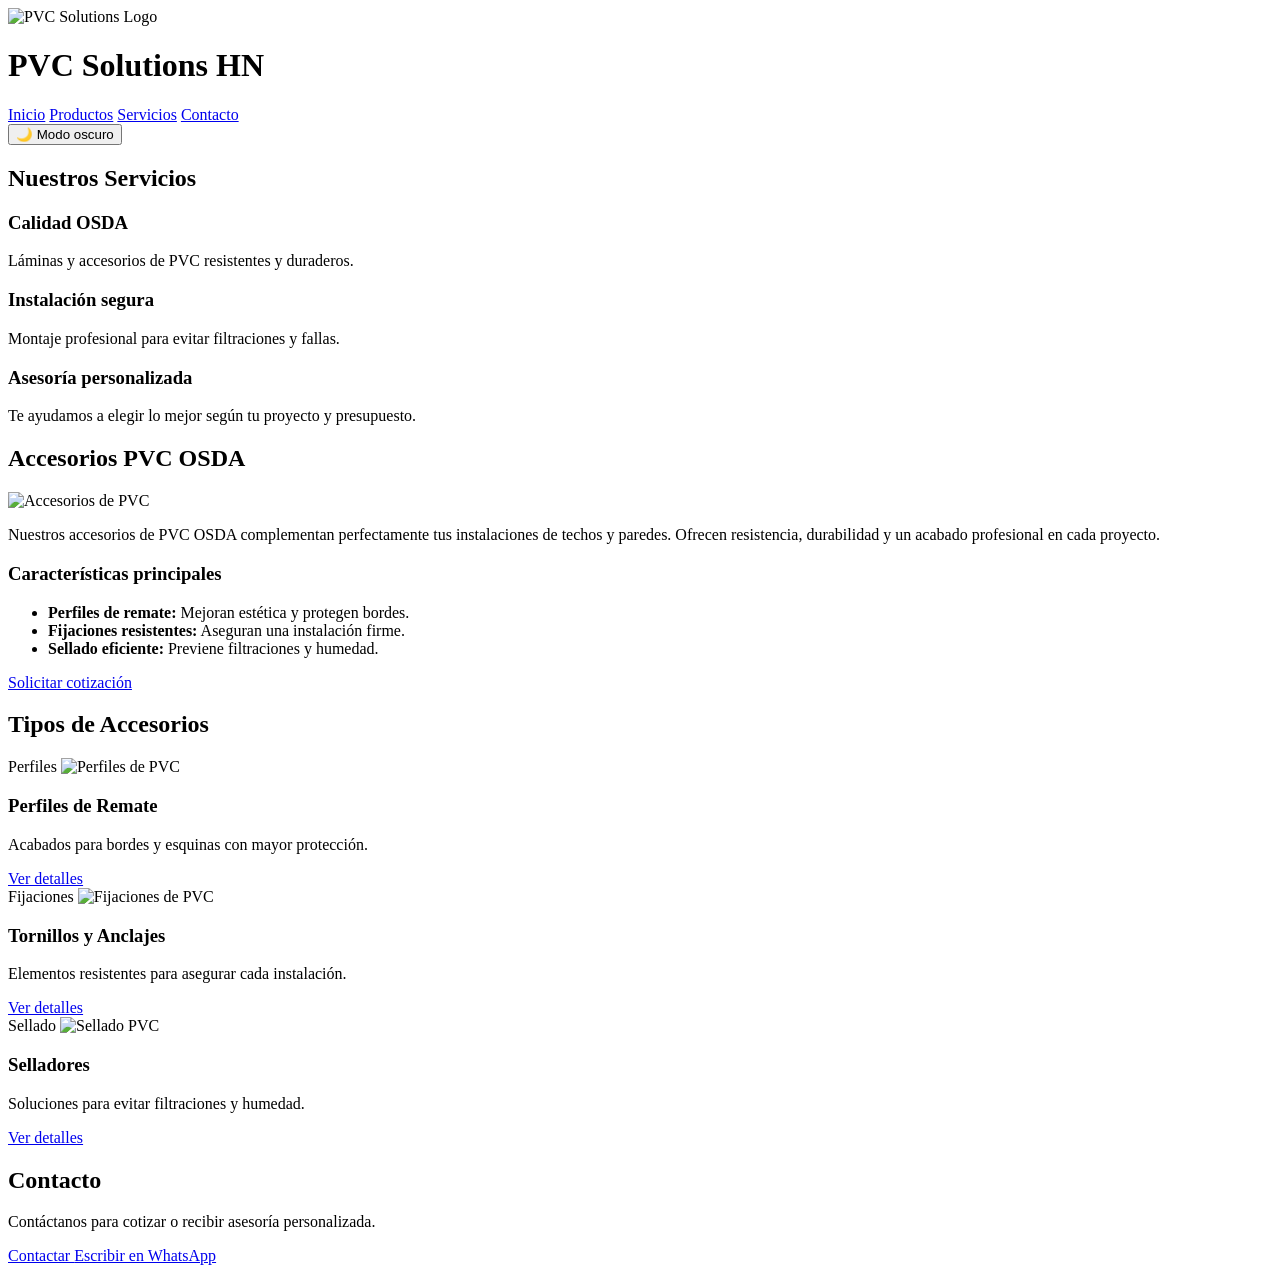
==== accesorios-osda.html @ 331c31fa "Add files via upload" ====
<!DOCTYPE html>
<html lang="es">
<head>
    <meta charset="UTF-8">
    <meta name="viewport" content="width=device-width, initial-scale=1.0">
    <title>Accesorios PVC</title>
    <link rel="stylesheet" href="CSS/Styles3.css">

    <meta name="description" content="Accesorios de PVC OSDA en Honduras. Perfiles, fijaciones y selladores para instalaciones duraderas y profesionales.">
</head>
<body>
    <header>
        <div class="container header-inner">
            <div class="brand">
                <img src="IMG/Logo2.jpeg" alt="PVC Solutions Logo" class="logo">
                <h1>PVC Solutions HN</h1>
            </div>
            <div class="header-actions">
                <nav>
                    <a href="Index.html">Inicio</a>
                    <a href="#productos">Productos</a>
                    <a href="#servicios">Servicios</a>
                    <a href="#contacto">Contacto</a>
                </nav>
                <button id="theme-toggle" class="theme-toggle" type="button">🌙 Modo oscuro</button>
            </div>
        </div>
    </header>

    <main>
        <!-- SERVICIOS -->
        <section id="servicios" class="container section feature-section">
            <h2>Nuestros Servicios</h2>

            <div class="feature-item">
                <h3>Calidad OSDA</h3>
                <p>Láminas y accesorios de PVC resistentes y duraderos.</p>
            </div>

            <div class="feature-item">
                <h3>Instalación segura</h3>
                <p>Montaje profesional para evitar filtraciones y fallas.</p>
            </div>

            <div class="feature-item">
                <h3>Asesoría personalizada</h3>
                <p>Te ayudamos a elegir lo mejor según tu proyecto y presupuesto.</p>
            </div>
        </section>

        <!-- PRODUCTO PRINCIPAL -->
        <section id="productos" class="container section">
            <h2>Accesorios PVC OSDA</h2>

            <div class="product-intro">
                <img src="IMG/accesorios.jpeg" alt="Accesorios de PVC" class="product-main-image">

                <div class="product-text">
                    <p>
                        Nuestros accesorios de PVC OSDA complementan perfectamente tus instalaciones de techos y paredes.
                        Ofrecen resistencia, durabilidad y un acabado profesional en cada proyecto.
                    </p>

                    <h3>Características principales</h3>
                    <ul>
                        <li><strong>Perfiles de remate:</strong> Mejoran estética y protegen bordes.</li>
                        <li><strong>Fijaciones resistentes:</strong> Aseguran una instalación firme.</li>
                        <li><strong>Sellado eficiente:</strong> Previene filtraciones y humedad.</li>
                    </ul>

                    <a class="button" 
                    href="https://wa.me/50495033358?text=Hola,%20quiero%20cotizar%20accesorios%20PVC%20OSDA" 
                    target="_blank">
                        Solicitar cotización
                    </a>
                </div>
            </div>
        </section>

        <!-- VARIANTES -->
        <section class="container section">
            <h2>Tipos de Accesorios</h2>

            <div class="products">
                <article class="product-card">
                    <span class="product-type">Perfiles</span>
                    <img src="IMG/accesorios.jpeg" alt="Perfiles de PVC" class="product-image">
                    <h3>Perfiles de Remate</h3>
                    <p>Acabados para bordes y esquinas con mayor protección.</p>

                    <a class="button button-secondary" 
                    href="https://wa.me/50495033358?text=Hola,%20quiero%20información%20sobre%20perfiles%20de%20PVC" 
                    target="_blank">
                        Ver detalles
                    </a>
                </article>

                <article class="product-card">
                    <span class="product-type">Fijaciones</span>
                    <img src="IMG/accesorios.jpeg" alt="Fijaciones de PVC" class="product-image">
                    <h3>Tornillos y Anclajes</h3>
                    <p>Elementos resistentes para asegurar cada instalación.</p>

                    <a class="button button-secondary" 
                    href="https://wa.me/50495033358?text=Hola,%20quiero%20información%20sobre%20fijaciones%20de%20PVC" 
                    target="_blank">
                        Ver detalles
                    </a>
                </article>

                <article class="product-card">
                    <span class="product-type">Sellado</span>
                    <img src="IMG/accesorios.jpeg" alt="Sellado PVC" class="product-image">
                    <h3>Selladores</h3>
                    <p>Soluciones para evitar filtraciones y humedad.</p>

                    <a class="button button-secondary" 
                    href="https://wa.me/50495033358?text=Hola,%20quiero%20información%20sobre%20selladores%20PVC" 
                    target="_blank">
                        Ver detalles
                    </a>
                </article>
            </div>
        </section>

        <!-- CONTACTO -->
        <section id="contacto" class="container section">
            <h2>Contacto</h2>
            <p>Contáctanos para cotizar o recibir asesoría personalizada.</p>

            <div class="contact-buttons">
                <a class="button" 
                href="https://wa.me/50495033358?text=Hola,%20quiero%20información%20sobre%20sus%20productos" 
                target="_blank">
                    Contactar
                </a>

                <a class="button button-secondary" 
                href="https://wa.me/50495033358" 
                target="_blank">
                    Escribir en WhatsApp
                </a>
            </div>
        </section>
    </main>

    <script>
        const themeToggle = document.getElementById('theme-toggle');
        const htmlElement = document.documentElement;

        function loadTheme() {
            const savedTheme = localStorage.getItem('theme');
            const prefersDark = window.matchMedia('(prefers-color-scheme: dark)').matches;
            const theme = savedTheme || (prefersDark ? 'dark' : 'light');

            htmlElement.setAttribute('data-theme', theme);
            updateButtonText(theme);
        }

        function updateButtonText(theme) {
            themeToggle.textContent = theme === 'dark' ? '☀️ Modo claro' : '🌙 Modo oscuro';
        }

        themeToggle.addEventListener('click', () => {
            const currentTheme = htmlElement.getAttribute('data-theme');
            const newTheme = currentTheme === 'dark' ? 'light' : 'dark';

            htmlElement.setAttribute('data-theme', newTheme);
            localStorage.setItem('theme', newTheme);
            updateButtonText(newTheme);
        });

        loadTheme();
    </script>
</body>
</html>
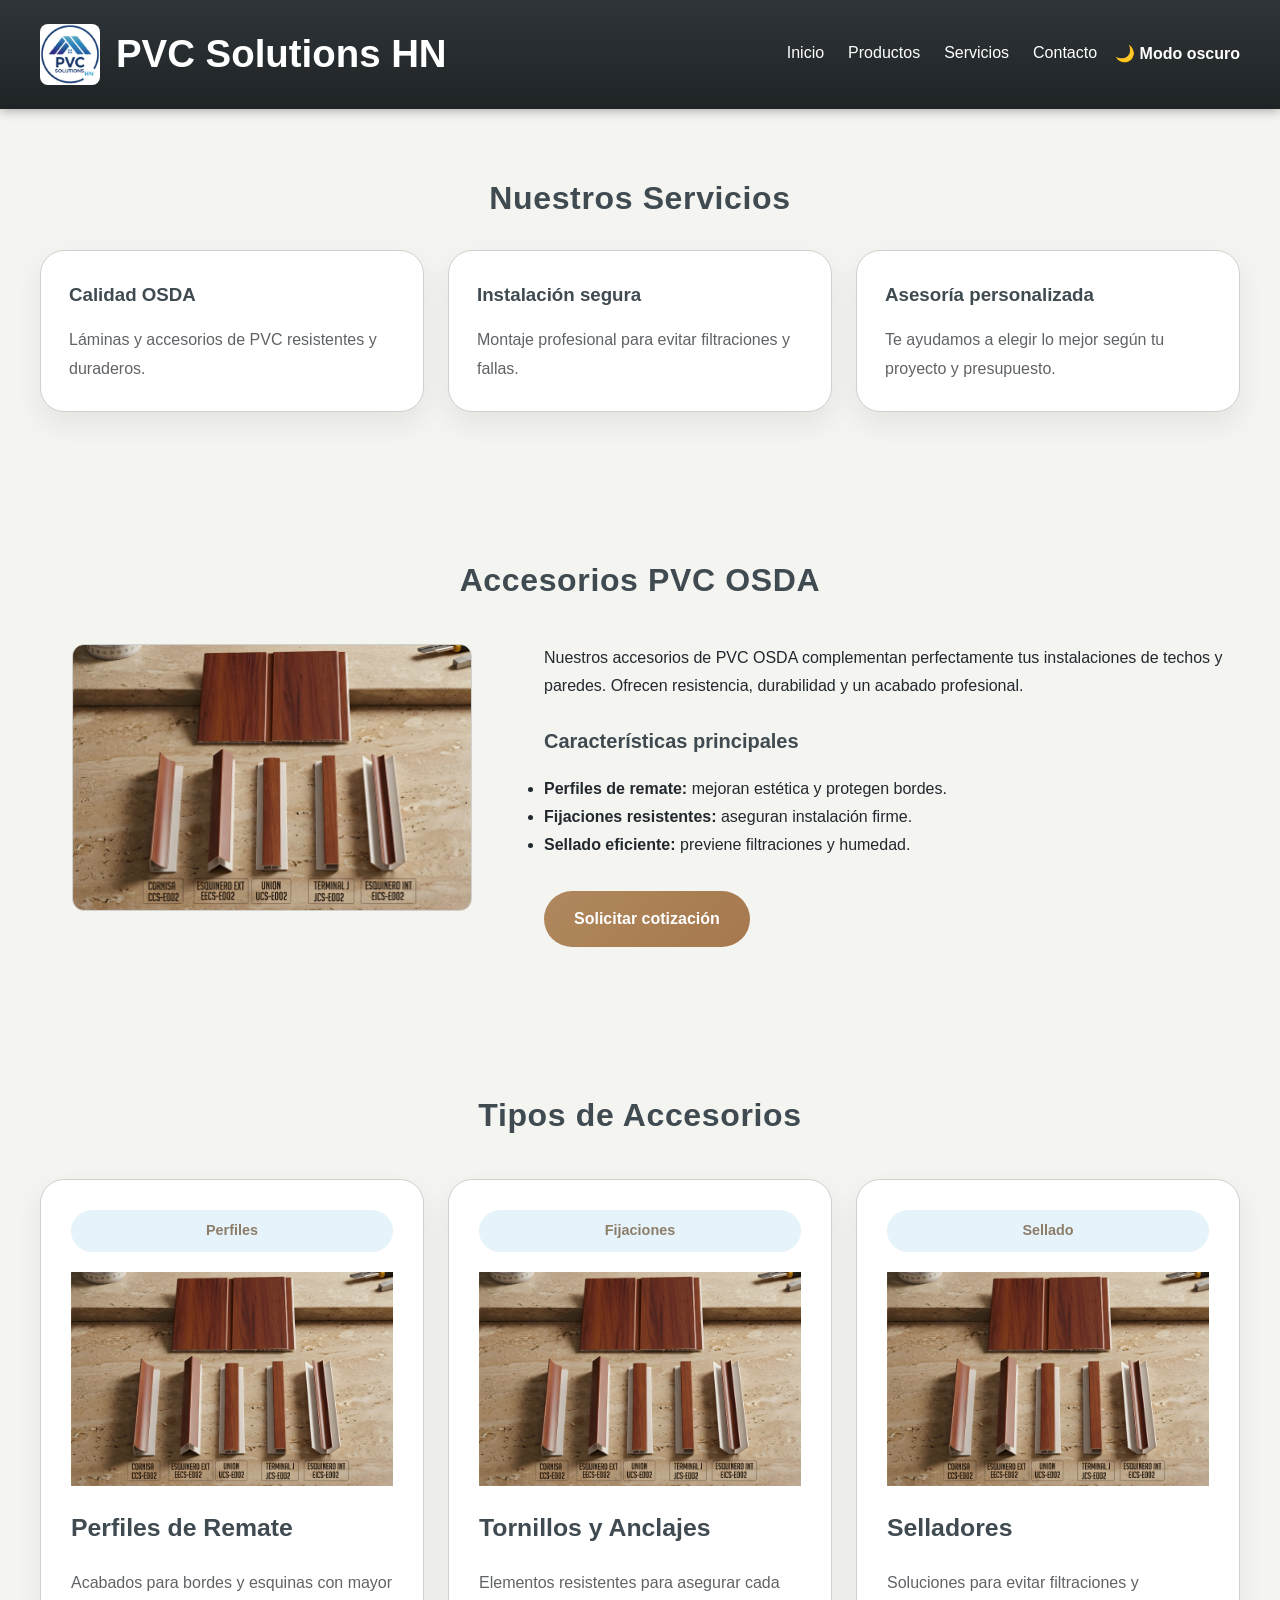
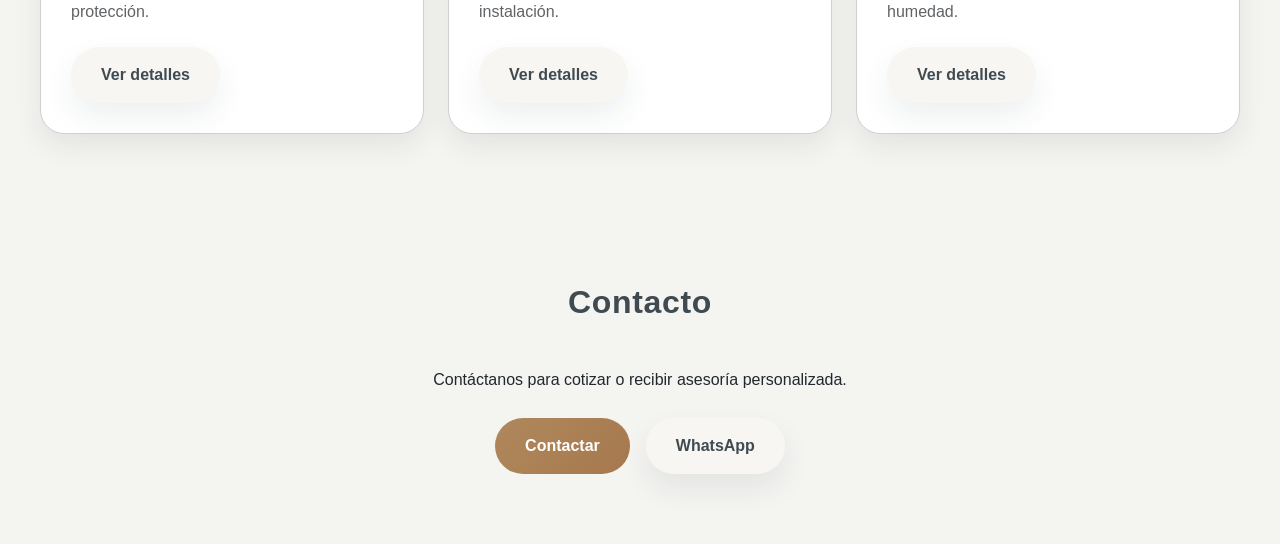
==== commit bf8bfe73: "Add files via upload" ====
--- a/accesorios-osda.html
+++ b/accesorios-osda.html
@@ -4,173 +4,186 @@
     <meta charset="UTF-8">
     <meta name="viewport" content="width=device-width, initial-scale=1.0">
     <title>Accesorios PVC</title>
+
     <link rel="stylesheet" href="CSS/Styles3.css">
 
     <meta name="description" content="Accesorios de PVC OSDA en Honduras. Perfiles, fijaciones y selladores para instalaciones duraderas y profesionales.">
 </head>
+
 <body>
-    <header>
-        <div class="container header-inner">
-            <div class="brand">
-                <img src="IMG/Logo2.jpeg" alt="PVC Solutions Logo" class="logo">
-                <h1>PVC Solutions HN</h1>
-            </div>
-            <div class="header-actions">
-                <nav>
-                    <a href="Index.html">Inicio</a>
-                    <a href="#productos">Productos</a>
-                    <a href="#servicios">Servicios</a>
-                    <a href="#contacto">Contacto</a>
-                </nav>
-                <button id="theme-toggle" class="theme-toggle" type="button">🌙 Modo oscuro</button>
+
+<header>
+    <div class="container header-inner">
+
+        <div class="brand">
+            <img src="IMG/Logo2.jpeg" alt="PVC Solutions Logo" class="logo">
+            <h1>PVC Solutions HN</h1>
+        </div>
+
+        <div class="header-actions">
+            <nav>
+                <!-- FIX IMPORTANTE PARA GITHUB PAGES -->
+                <a href="index.html">Inicio</a>
+                <a href="#productos">Productos</a>
+                <a href="#servicios">Servicios</a>
+                <a href="#contacto">Contacto</a>
+            </nav>
+
+            <button id="theme-toggle"
+                    class="theme-toggle"
+                    type="button"
+                    aria-label="Cambiar tema">
+                🌙 Modo oscuro
+            </button>
+        </div>
+
+    </div>
+</header>
+
+<main>
+
+    <!-- SERVICIOS -->
+    <section id="servicios" class="container section feature-section">
+        <h2>Nuestros Servicios</h2>
+
+        <div class="feature-item">
+            <h3>Calidad OSDA</h3>
+            <p>Láminas y accesorios de PVC resistentes y duraderos.</p>
+        </div>
+
+        <div class="feature-item">
+            <h3>Instalación segura</h3>
+            <p>Montaje profesional para evitar filtraciones y fallas.</p>
+        </div>
+
+        <div class="feature-item">
+            <h3>Asesoría personalizada</h3>
+            <p>Te ayudamos a elegir lo mejor según tu proyecto y presupuesto.</p>
+        </div>
+    </section>
+
+    <!-- PRODUCTO -->
+    <section id="productos" class="container section">
+        <h2>Accesorios PVC OSDA</h2>
+
+        <div class="product-intro">
+            <img src="IMG/accesorios.jpeg" alt="Accesorios de PVC" class="product-main-image">
+
+            <div class="product-text">
+                <p>
+                    Nuestros accesorios de PVC OSDA complementan perfectamente tus instalaciones de techos y paredes.
+                    Ofrecen resistencia, durabilidad y un acabado profesional.
+                </p>
+
+                <h3>Características principales</h3>
+                <ul>
+                    <li><strong>Perfiles de remate:</strong> mejoran estética y protegen bordes.</li>
+                    <li><strong>Fijaciones resistentes:</strong> aseguran instalación firme.</li>
+                    <li><strong>Sellado eficiente:</strong> previene filtraciones y humedad.</li>
+                </ul>
+
+                <a class="button"
+                   href="https://wa.me/50495033358?text=Hola,%20quiero%20cotizar%20accesorios%20PVC%20OSDA"
+                   target="_blank">
+                    Solicitar cotización
+                </a>
             </div>
         </div>
-    </header>
+    </section>
 
-    <main>
-        <!-- SERVICIOS -->
-        <section id="servicios" class="container section feature-section">
-            <h2>Nuestros Servicios</h2>
+    <!-- VARIANTES -->
+    <section class="container section">
+        <h2>Tipos de Accesorios</h2>
 
-            <div class="feature-item">
-                <h3>Calidad OSDA</h3>
-                <p>Láminas y accesorios de PVC resistentes y duraderos.</p>
-            </div>
+        <div class="products">
 
-            <div class="feature-item">
-                <h3>Instalación segura</h3>
-                <p>Montaje profesional para evitar filtraciones y fallas.</p>
-            </div>
+            <article class="product-card">
+                <span class="product-type">Perfiles</span>
+                <img src="IMG/accesorios.jpeg" alt="Perfiles de PVC">
+                <h3>Perfiles de Remate</h3>
+                <p>Acabados para bordes y esquinas con mayor protección.</p>
+                <a class="button button-secondary"
+                   href="https://wa.me/50495033358?text=Información%20sobre%20perfiles%20PVC"
+                   target="_blank">
+                    Ver detalles
+                </a>
+            </article>
 
-            <div class="feature-item">
-                <h3>Asesoría personalizada</h3>
-                <p>Te ayudamos a elegir lo mejor según tu proyecto y presupuesto.</p>
-            </div>
-        </section>
+            <article class="product-card">
+                <span class="product-type">Fijaciones</span>
+                <img src="IMG/accesorios.jpeg" alt="Fijaciones de PVC">
+                <h3>Tornillos y Anclajes</h3>
+                <p>Elementos resistentes para asegurar cada instalación.</p>
+                <a class="button button-secondary"
+                   href="https://wa.me/50495033358?text=Información%20sobre%20fijaciones%20PVC"
+                   target="_blank">
+                    Ver detalles
+                </a>
+            </article>
 
-        <!-- PRODUCTO PRINCIPAL -->
-        <section id="productos" class="container section">
-            <h2>Accesorios PVC OSDA</h2>
+            <article class="product-card">
+                <span class="product-type">Sellado</span>
+                <img src="IMG/accesorios.jpeg" alt="Selladores PVC">
+                <h3>Selladores</h3>
+                <p>Soluciones para evitar filtraciones y humedad.</p>
+                <a class="button button-secondary"
+                   href="https://wa.me/50495033358?text=Información%20sobre%20selladores%20PVC"
+                   target="_blank">
+                    Ver detalles
+                </a>
+            </article>
 
-            <div class="product-intro">
-                <img src="IMG/accesorios.jpeg" alt="Accesorios de PVC" class="product-main-image">
+        </div>
+    </section>
 
-                <div class="product-text">
-                    <p>
-                        Nuestros accesorios de PVC OSDA complementan perfectamente tus instalaciones de techos y paredes.
-                        Ofrecen resistencia, durabilidad y un acabado profesional en cada proyecto.
-                    </p>
+    <!-- CONTACTO -->
+    <section id="contacto" class="container section">
+        <h2>Contacto</h2>
+        <p>Contáctanos para cotizar o recibir asesoría personalizada.</p>
 
-                    <h3>Características principales</h3>
-                    <ul>
-                        <li><strong>Perfiles de remate:</strong> Mejoran estética y protegen bordes.</li>
-                        <li><strong>Fijaciones resistentes:</strong> Aseguran una instalación firme.</li>
-                        <li><strong>Sellado eficiente:</strong> Previene filtraciones y humedad.</li>
-                    </ul>
+        <div class="contact-buttons">
+            <a class="button"
+               href="https://wa.me/50495033358"
+               target="_blank">
+                Contactar
+            </a>
 
-                    <a class="button" 
-                    href="https://wa.me/50495033358?text=Hola,%20quiero%20cotizar%20accesorios%20PVC%20OSDA" 
-                    target="_blank">
-                        Solicitar cotización
-                    </a>
-                </div>
-            </div>
-        </section>
+            <a class="button button-secondary"
+               href="https://wa.me/50495033358"
+               target="_blank">
+                WhatsApp
+            </a>
+        </div>
+    </section>
 
-        <!-- VARIANTES -->
-        <section class="container section">
-            <h2>Tipos de Accesorios</h2>
+</main>
 
-            <div class="products">
-                <article class="product-card">
-                    <span class="product-type">Perfiles</span>
-                    <img src="IMG/accesorios.jpeg" alt="Perfiles de PVC" class="product-image">
-                    <h3>Perfiles de Remate</h3>
-                    <p>Acabados para bordes y esquinas con mayor protección.</p>
+<!-- ================= JS TEMA ================= -->
+<script>
+const themeToggle = document.getElementById('theme-toggle');
+const html = document.documentElement;
 
-                    <a class="button button-secondary" 
-                    href="https://wa.me/50495033358?text=Hola,%20quiero%20información%20sobre%20perfiles%20de%20PVC" 
-                    target="_blank">
-                        Ver detalles
-                    </a>
-                </article>
+function setTheme(theme) {
+    html.setAttribute('data-theme', theme);
+    localStorage.setItem('theme', theme);
 
-                <article class="product-card">
-                    <span class="product-type">Fijaciones</span>
-                    <img src="IMG/accesorios.jpeg" alt="Fijaciones de PVC" class="product-image">
-                    <h3>Tornillos y Anclajes</h3>
-                    <p>Elementos resistentes para asegurar cada instalación.</p>
+    themeToggle.textContent =
+        theme === 'dark' ? '☀️ Modo claro' : '🌙 Modo oscuro';
+}
 
-                    <a class="button button-secondary" 
-                    href="https://wa.me/50495033358?text=Hola,%20quiero%20información%20sobre%20fijaciones%20de%20PVC" 
-                    target="_blank">
-                        Ver detalles
-                    </a>
-                </article>
+function loadTheme() {
+    const saved = localStorage.getItem('theme');
+    const system = window.matchMedia('(prefers-color-scheme: dark)').matches;
+    setTheme(saved || (system ? 'dark' : 'light'));
+}
 
-                <article class="product-card">
-                    <span class="product-type">Sellado</span>
-                    <img src="IMG/accesorios.jpeg" alt="Sellado PVC" class="product-image">
-                    <h3>Selladores</h3>
-                    <p>Soluciones para evitar filtraciones y humedad.</p>
+themeToggle.addEventListener('click', () => {
+    const current = html.getAttribute('data-theme');
+    setTheme(current === 'dark' ? 'light' : 'dark');
+});
 
-                    <a class="button button-secondary" 
-                    href="https://wa.me/50495033358?text=Hola,%20quiero%20información%20sobre%20selladores%20PVC" 
-                    target="_blank">
-                        Ver detalles
-                    </a>
-                </article>
-            </div>
-        </section>
+loadTheme();
+</script>
 
-        <!-- CONTACTO -->
-        <section id="contacto" class="container section">
-            <h2>Contacto</h2>
-            <p>Contáctanos para cotizar o recibir asesoría personalizada.</p>
-
-            <div class="contact-buttons">
-                <a class="button" 
-                href="https://wa.me/50495033358?text=Hola,%20quiero%20información%20sobre%20sus%20productos" 
-                target="_blank">
-                    Contactar
-                </a>
-
-                <a class="button button-secondary" 
-                href="https://wa.me/50495033358" 
-                target="_blank">
-                    Escribir en WhatsApp
-                </a>
-            </div>
-        </section>
-    </main>
-
-    <script>
-        const themeToggle = document.getElementById('theme-toggle');
-        const htmlElement = document.documentElement;
-
-        function loadTheme() {
-            const savedTheme = localStorage.getItem('theme');
-            const prefersDark = window.matchMedia('(prefers-color-scheme: dark)').matches;
-            const theme = savedTheme || (prefersDark ? 'dark' : 'light');
-
-            htmlElement.setAttribute('data-theme', theme);
-            updateButtonText(theme);
-        }
-
-        function updateButtonText(theme) {
-            themeToggle.textContent = theme === 'dark' ? '☀️ Modo claro' : '🌙 Modo oscuro';
-        }
-
-        themeToggle.addEventListener('click', () => {
-            const currentTheme = htmlElement.getAttribute('data-theme');
-            const newTheme = currentTheme === 'dark' ? 'light' : 'dark';
-
-            htmlElement.setAttribute('data-theme', newTheme);
-            localStorage.setItem('theme', newTheme);
-            updateButtonText(newTheme);
-        });
-
-        loadTheme();
-    </script>
 </body>
 </html>
--- a/CSS/Styles3.css
+++ b/CSS/Styles3.css
@@ -0,0 +1,707 @@
+/* Variables de colores */
+:root {
+            --primary-color: #3f4a51;
+    --secondary-color: #b0885d;
+    --accent-color: #8c7d69;
+    --success-color: #7a948d;
+    --light-bg: #f4f4f1;
+    --surface: #ffffff;
+    --surface-soft: #f7f6f3;
+    --white: #ffffff;
+    --text-dark: #21282e;
+    --soft-text: #606366;
+    --border-color: #d0d1cf;
+    --shadow: 0 16px 38px rgba(33, 40, 46, 0.12);
+    --shadow-smooth: 0 12px 28px rgba(33, 40, 46, 0.08);
+}
+
+[data-theme="dark"] {
+    --primary-color: #e3dfd9;
+    --secondary-color: #b89a66;
+    --accent-color: #90a094;
+    --success-color: #7dad9e;
+    --light-bg: #12181c;
+    --surface: #1c2328;
+    --surface-soft: #232c33;
+    --white: #f3f2ee;
+    --text-dark: #f0eeea;
+    --soft-text: #a7adb4;
+    --border-color: #2f373f;
+    --shadow: 0 16px 38px rgba(0, 0, 0, 0.28);
+    --shadow-smooth: 0 12px 28px rgba(0, 0, 0, 0.22);
+}
+
+/* Reset y estilos base */
+* {
+    margin: 0;
+    padding: 0;
+    box-sizing: border-box;
+}
+
+html {
+    scroll-behavior: smooth;
+}
+
+body {
+    font-family: 'Segoe UI', Tahoma, Geneva, Verdana, sans-serif;
+    background-color: var(--light-bg);
+    color: var(--text-dark);
+    line-height: 1.75;
+    min-height: 100vh;
+}
+
+img {
+    max-width: 100%;
+    display: block;
+}
+
+a {
+    color: inherit;
+    text-decoration: none;
+}
+
+button,
+input,
+textarea {
+    font: inherit;
+}
+
+/* Contenedores */
+.container {
+    width: min(1200px, calc(100% - 40px));
+    margin: 0 auto;
+}
+
+.section {
+    padding: 70px 0;
+}
+
+.section h2 {
+    text-align: center;
+    margin-bottom: 36px;
+    font-size: clamp(2rem, 2.4vw, 2.7rem);
+    color: var(--primary-color);
+    letter-spacing: 0.02em;
+}
+
+/* Encabezado */
+header {
+    position: fixed;
+    top: 0;
+    left: 0;
+    right: 0;
+    z-index: 1000;
+    background: linear-gradient(180deg, #2f3539 0%, #1f2326 100%);
+    color: var(--white);
+    box-shadow: 0 2px 10px rgba(0, 0, 0, 0.3);
+}
+
+body {
+    padding-top: 100px;
+}
+
+.header-inner {
+    display: flex;
+    align-items: center;
+    justify-content: space-between;
+    padding: 24px 0;
+    gap: 24px;
+}
+
+.brand {
+    display: flex;
+    align-items: center;
+    gap: 16px;
+}
+
+.brand h1 {
+    font-size: clamp(2.4rem, 2.5vw, 3.2rem);
+    line-height: 1.05;
+}
+
+.brand p {
+    margin-top: 10px;
+    color: rgba(255, 255, 255, 0.88);
+    font-size: 1rem;
+}
+
+.logo {
+    width: 60px;
+    height: auto;
+    border-radius: 8px;
+    transition: transform 0.3s ease, opacity 0.3s ease;
+}
+
+.logo:hover {
+    transform: scale(1.05);
+    opacity: 0.9;
+}
+
+nav {
+    display: flex;
+    gap: 24px;
+    flex-wrap: wrap;
+}
+
+nav a {
+    color: var(--white);
+    padding: 8px 0;
+    border-bottom: 2px solid transparent;
+    transition: color 0.25s ease, border-color 0.25s ease;
+}
+
+.header-actions {
+    display: flex;
+    align-items: center;
+    gap: 18px;
+    flex-wrap: wrap;
+}
+
+.theme-toggle {
+    padding: 0;
+    border: none;
+    border-radius: 0;
+    background: transparent;
+    color: var(--white);
+    font-weight: 600;
+    cursor: pointer;
+    transition: color 0.25s ease;
+}
+
+.theme-toggle:hover,
+.theme-toggle:focus {
+
+    color: var(--accent-color);
+}
+
+nav a:hover,
+nav a:focus {
+    color: var(--accent-color);
+    border-color: var(--accent-color);
+}
+
+.hero {
+    display: grid;
+    grid-template-columns: 1.2fr 0.8fr;
+    gap: 32px;
+    align-items: center;
+    padding: 70px 0 80px;
+}
+
+.hero-text h2 {
+    font-size: clamp(2rem, 3vw, 3.6rem);
+    max-width: 680px;
+    line-height: 1.05;
+}
+
+.hero-text p {
+    margin: 24px 0;
+    max-width: 620px;
+    color: rgba(255, 255, 255, 0.9);
+    font-size: 1.05rem;
+}
+
+.hero-card {
+    display: grid;
+    gap: 20px;
+}
+
+.hero-card-item {
+    background: rgba(255, 255, 255, 0.12);
+    border: 1px solid rgba(255, 255, 255, 0.16);
+    border-radius: 18px;
+    padding: 24px;
+    box-shadow: var(--shadow);
+    transition: transform 0.3s ease, background-color 0.3s ease;
+}
+
+.hero-card-item:hover {
+    transform: translateY(-3px);
+    background: rgba(255, 255, 255, 0.2);
+}
+
+.hero-card-item h3 {
+    margin-bottom: 12px;
+    font-size: 1.25rem;
+}
+
+.hero-card-item p {
+    color: rgba(255, 255, 255, 0.8);
+}
+
+.button {
+    display: inline-flex;
+    align-items: center;
+    justify-content: center;
+    width: fit-content;
+    padding: 14px 30px;
+    border-radius: 999px;
+    background: linear-gradient(135deg, var(--secondary-color), #a6784d);
+    color: var(--white);
+    font-weight: 700;
+    transition: transform 0.25s ease, box-shadow 0.25s ease;
+}
+
+.button:hover,
+.button:focus {
+    transform: translateY(-2px);
+    box-shadow: 0 18px 30px rgba(231, 76, 60, 0.2);
+}
+
+.button-secondary {
+    background: var(--surface-soft);
+    color: var(--primary-color);
+    box-shadow: 0 14px 30px rgba(44, 62, 80, 0.08);
+}
+
+.button-secondary:hover,
+.button-secondary:focus {
+    background: var(--surface);
+}
+
+[data-theme="dark"] .button-secondary {
+    background: rgba(255, 255, 255, 0.08);
+    color: var(--white);
+    box-shadow: 0 14px 30px rgba(0, 0, 0, 0.18);
+}
+
+[data-theme="dark"] .button-secondary:hover,
+[data-theme="dark"] .button-secondary:focus {
+    background: rgba(255, 255, 255, 0.16);
+}
+
+a[href*="wa.me"].button-secondary:hover,
+a[href*="wa.me"].button-secondary:focus {
+    background: #25d366;
+    color: var(--white);
+}
+
+/* Productos */
+.products {
+    display: grid;
+    grid-template-columns: repeat(3, minmax(230px, 1fr));
+    gap: 24px;
+}
+
+.product-card {
+    background: var(--surface);
+    border-radius: 24px;
+    padding: 30px;
+    box-shadow: var(--shadow-smooth);
+    border: 1px solid var(--border-color);
+    display: grid;
+    gap: 20px;
+    transition: transform 0.25s ease, border-color 0.25s ease, box-shadow 0.25s ease;
+}
+
+.product-card:hover {
+    transform: translateY(-6px);
+    border-color: rgba(52, 152, 219, 0.35);
+    box-shadow: 0 18px 40px rgba(44, 62, 80, 0.12);
+}
+
+.product-type {
+    display: inline-flex;
+    align-items: center;
+    justify-content: center;
+    padding: 8px 14px;
+    border-radius: 999px;
+    background: rgba(52, 152, 219, 0.12);
+    color: var(--accent-color);
+    font-size: 0.9rem;
+    font-weight: 700;
+}
+
+.product-card h3 {
+    font-size: 1.55rem;
+    color: var(--primary-color);
+}
+
+.product-card p {
+    color: var(--soft-text);
+    line-height: 1.8;
+}
+
+.product-card .price {
+    font-size: 2rem;
+    color: var(--secondary-color);
+    margin-top: 10px;
+}
+
+/* Sección de servicios */
+.feature-section {
+    display: grid;
+    grid-template-columns: repeat(3, minmax(220px, 1fr));
+    gap: 24px;
+}
+
+.feature-section > h2 {
+    grid-column: 1 / -1;
+    text-align: center;
+    margin-bottom: 0;
+}
+
+.feature-item {
+    background: var(--surface);
+    padding: 28px;
+    border-radius: 24px;
+    box-shadow: var(--shadow-smooth);
+    border: 1px solid var(--border-color);
+}
+
+.feature-item h3 {
+    margin-bottom: 14px;
+    color: var(--primary-color);
+}
+
+.feature-item p {
+    color: var(--soft-text);
+    line-height: 1.8;
+}
+
+.service-icon {
+    width: 60px;
+    height: 60px;
+    margin-bottom: 16px;
+}
+
+/* Contacto */
+.contact-section {
+    display: grid;
+    grid-template-columns: 1.1fr 0.9fr;
+    gap: 32px;
+    align-items: start;
+}
+
+.contact-info h2 {
+    margin-bottom: 18px;
+}
+
+.contact-info p {
+    color: var(--soft-text);
+    margin-bottom: 16px;
+    max-width: 560px;
+}
+
+.contact-highlights {
+    list-style: none;
+    display: grid;
+    gap: 10px;
+    margin-bottom: 24px;
+    padding-left: 0;
+}
+
+.contact-highlights li {
+    color: var(--text-dark);
+    line-height: 1.6;
+}
+
+.contact-details p {
+    margin-bottom: 12px;
+    color: var(--text-dark);
+}
+
+
+.contact-info p {
+    margin-bottom: 24px;
+    color: var(--soft-text);
+    max-width: 560px;
+}
+
+.contact-info ul {
+    list-style: none;
+    display: grid;
+    gap: 12px;
+    color: var(--text-dark);
+}
+
+.contact-info li {
+    line-height: 1.7;
+}
+
+.contact-form {
+    display: grid;
+    gap: 18px;
+}
+
+.contact-form label {
+    font-weight: 600;
+    color: var(--primary-color);
+}
+
+.contact-form input,
+.contact-form textarea {
+    width: 100%;
+    padding: 16px 18px;
+    border: 1px solid var(--border-color);
+    border-radius: 16px;
+    background: #ffffff;
+    color: var(--text-dark);
+    outline: none;
+    transition: border-color 0.25s ease, box-shadow 0.25s ease;
+}
+
+.contact-form input:focus,
+.contact-form textarea:focus {
+    border-color: var(--accent-color);
+    box-shadow: 0 0 0 4px rgba(52, 152, 219, 0.1);
+}
+
+.contact-form button {
+    width: fit-content;
+    padding: 14px 30px;
+    border-radius: 999px;
+    background: linear-gradient(135deg, var(--success-color), #1e8449);
+    color: var(--white);
+    font-weight: 700;
+    border: none;
+    cursor: pointer;
+    transition: transform 0.25s ease, box-shadow 0.25s ease;
+}
+
+.contact-form button:hover,
+.contact-form button:focus {
+    transform: translateY(-2px);
+    box-shadow: 0 16px 30px rgba(39, 174, 96, 0.2);
+}
+
+/* Footer */
+footer {
+    padding: 40px 0;
+    background: linear-gradient(135deg, var(--primary-color), #2b3e55);
+    color: var(--white);
+}
+
+.footer-inner {
+    display: grid;
+    gap: 12px;
+    text-align: center;
+}
+
+footer p {
+    opacity: 0.9;
+    font-size: 0.95rem;
+}
+
+footer p:first-child {
+    font-weight: 600;
+    opacity: 1;
+}
+
+.contact-buttons {
+    display: flex;
+    gap: 16px;
+    flex-wrap: wrap;
+    justify-content: center;
+}
+
+#contacto p {
+    text-align: center;
+    max-width: 600px;
+    margin: 0 auto 24px;
+}
+
+.product-intro {
+    display: grid;
+    grid-template-columns: 1.2fr 1.8fr;
+    gap: 40px;
+    align-items: start;
+}
+
+.product-main-image {
+    width: 100%;
+    max-width: 400px;
+    margin: 0 auto;
+    border: 1px solid var(--border-color);
+    border-radius: 12px;
+}
+
+.product-text h3 {
+    margin-top: 24px;
+    margin-bottom: 16px;
+    color: var(--primary-color);
+    font-size: 1.25rem;
+}
+
+.product-text .button {
+    margin-top: 32px;
+}
+
+/* Adaptabilidad */
+@media (max-width: 980px) {
+    .hero,
+    .contact-section,
+    .feature-section {
+        grid-template-columns: 1fr;
+    }
+    
+    .hero {
+        padding-bottom: 50px;
+    }
+    
+    .header-inner {
+        flex-direction: column;
+        align-items: flex-start;
+        gap: 16px;
+    }
+    
+    nav {
+        width: 100%;
+        justify-content: flex-start;
+        gap: 16px;
+    }
+
+    .product-intro {
+        grid-template-columns: 1fr;
+        text-align: center;
+    }
+    
+    .brand h1 {
+        font-size: 2rem;
+    }
+    
+    .section {
+        padding: 50px 0;
+    }
+}
+
+@media (max-width: 720px) {
+    .products {
+        grid-template-columns: 1fr;
+        gap: 20px;
+    }
+    
+    .product-card {
+        padding: 20px;
+    }
+    
+    .feature-item {
+        padding: 20px;
+    }
+    
+    .contact-form {
+        gap: 14px;
+    }
+    
+    .contact-form input,
+    .contact-form textarea {
+        padding: 14px 16px;
+    }
+    
+    .button,
+    .contact-form button {
+        padding: 12px 24px;
+        font-size: 0.95rem;
+    }
+    
+    nav {
+        gap: 16px;
+    }
+    
+    .header-inner {
+        padding: 16px 0;
+    }
+    
+    .section {
+        padding: 50px 0;
+    }
+    
+    .hero-text h2 {
+        font-size: 1.75rem;
+    }
+    
+    .hero-text p {
+        font-size: 1rem;
+    }
+    
+    .section h2 {
+        font-size: 1.75rem;
+    }
+}
+
+@media (max-width: 520px) {
+    body {
+        padding-top: 140px;
+    }
+    
+    .header-inner {
+        padding: 16px 0;
+    }
+    
+    nav {
+        flex-direction: column;
+        gap: 10px;
+        width: 100%;
+    }
+    
+    nav a {
+        padding: 10px 0;
+        font-size: 1rem;
+    }
+    
+    .brand h1 {
+        font-size: 1.6rem;
+    }
+    
+    .brand p {
+        font-size: 0.85rem;
+    }
+    
+    .logo {
+        width: 48px;
+    }
+    
+    .hero {
+        padding: 36px 0 44px;
+    }
+    
+    .hero-text h2 {
+        font-size: 1.5rem;
+        line-height: 1.2;
+    }
+    
+    .hero-text p {
+        font-size: 0.95rem;
+    }
+    
+    .button,
+    .button-secondary,
+    .contact-form button {
+        width: 100%;
+        padding: 14px 24px;
+        font-size: 1rem;
+    }
+    
+    .section {
+        padding: 40px 0;
+    }
+    
+    .section h2 {
+        font-size: 1.5rem;
+        margin-bottom: 28px;
+    }
+    
+    .product-card {
+        padding: 16px;
+    }
+    
+    .product-card h3 {
+        font-size: 1.1rem;
+    }
+    
+    .product-card p {
+        font-size: 0.9rem;
+    }
+    
+    .feature-item {
+        padding: 16px;
+    }
+    
+    .feature-item h3 {
+        font-size: 1.1rem;
+    }
+    
+    .feature-item p {
+        font-size: 0.9rem;
+    }
+}
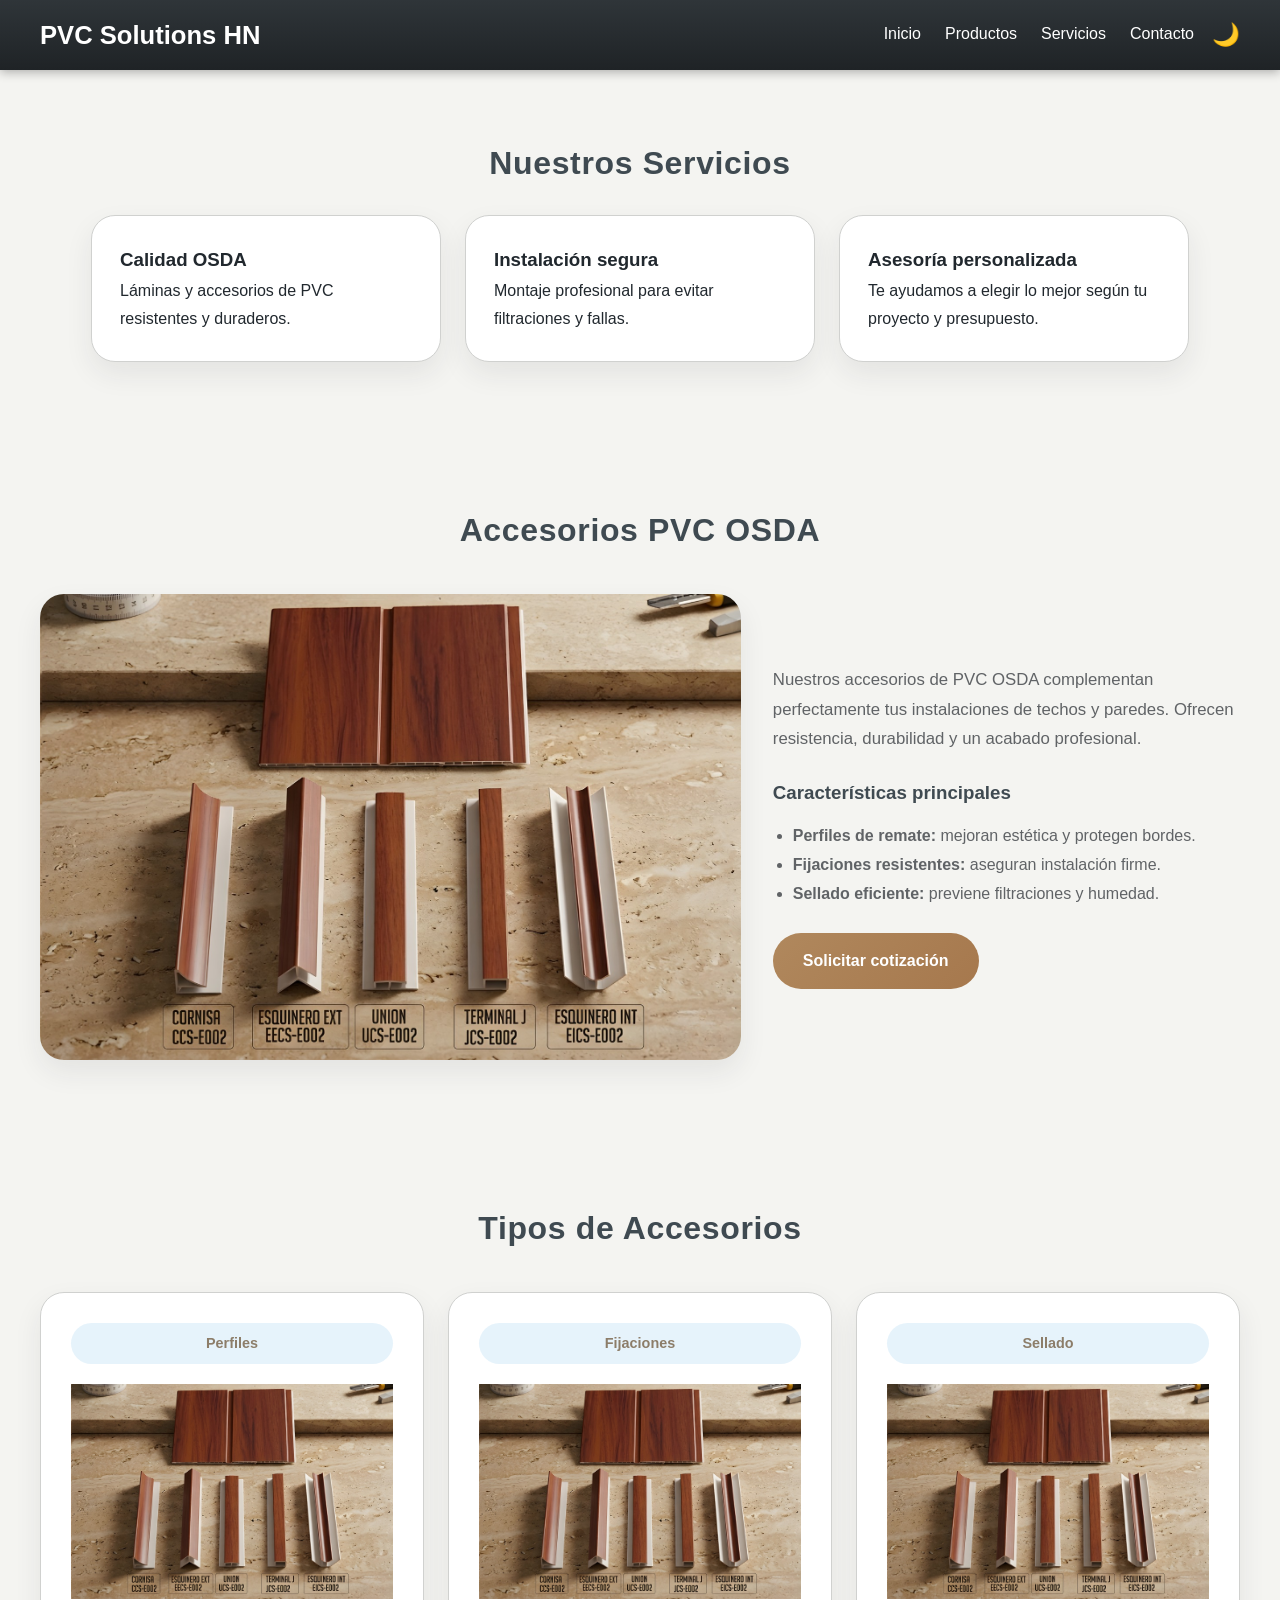
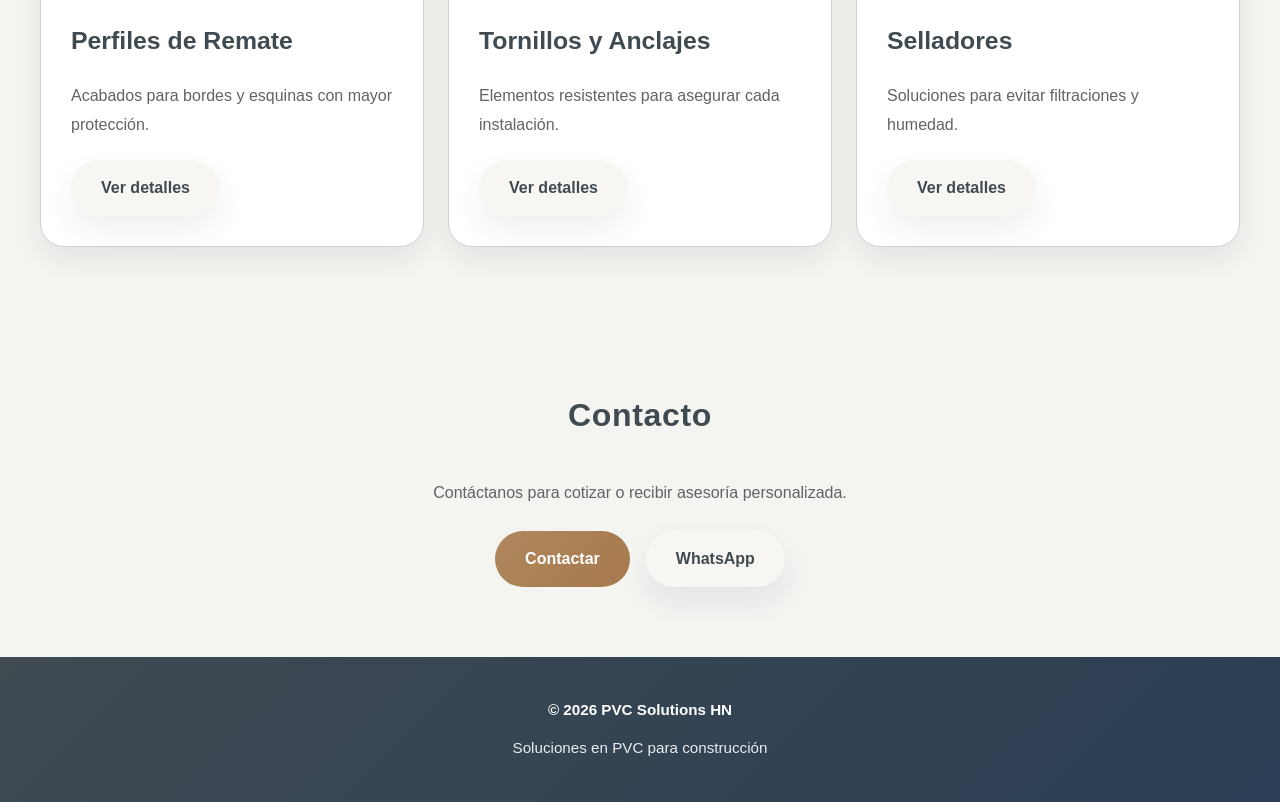
==== commit fea69916: "Add files via upload" ====
--- a/accesorios-osda.html
+++ b/accesorios-osda.html
@@ -3,9 +3,11 @@
 <head>
     <meta charset="UTF-8">
     <meta name="viewport" content="width=device-width, initial-scale=1.0">
-    <title>Accesorios PVC</title>
+    <title>Accesorios PVC OSDA | PVC Solutions HN</title>
 
-    <link rel="stylesheet" href="CSS/Styles3.css">
+    <link rel="icon" href="IMG/Logo2.jpeg" type="image/jpeg">
+    
+    <link rel="stylesheet" href="CSS/Styles.css">
 
     <meta name="description" content="Accesorios de PVC OSDA en Honduras. Perfiles, fijaciones y selladores para instalaciones duraderas y profesionales.">
 </head>
@@ -14,37 +16,30 @@
 
 <header>
     <div class="container header-inner">
-
         <div class="brand">
-            <img src="IMG/Logo2.jpeg" alt="PVC Solutions Logo" class="logo">
             <h1>PVC Solutions HN</h1>
         </div>
 
         <div class="header-actions">
-            <nav>
-                <!-- FIX IMPORTANTE PARA GITHUB PAGES -->
+            <nav id="nav">
                 <a href="index.html">Inicio</a>
-                <a href="#productos">Productos</a>
-                <a href="#servicios">Servicios</a>
+                <a href="index.html#productos">Productos</a>
+                <a href="index.html#servicios">Servicios</a>
                 <a href="#contacto">Contacto</a>
             </nav>
 
-            <button id="theme-toggle"
-                    class="theme-toggle"
-                    type="button"
-                    aria-label="Cambiar tema">
-                🌙 Modo oscuro
-            </button>
+            <div class="interactive-buttons">
+                <button id="theme-toggle" class="theme-toggle" type="button" aria-label="Cambiar tema">🌙</button>
+                <button class="menu-toggle" id="menu-toggle" aria-label="Abrir menú">☰</button>
+            </div>
         </div>
-
     </div>
 </header>
 
 <main>
 
-    <!-- SERVICIOS -->
     <section id="servicios" class="container section feature-section">
-        <h2>Nuestros Servicios</h2>
+        <h2 class="section-title">Nuestros Servicios</h2>
 
         <div class="feature-item">
             <h3>Calidad OSDA</h3>
@@ -62,21 +57,20 @@
         </div>
     </section>
 
-    <!-- PRODUCTO -->
     <section id="productos" class="container section">
-        <h2>Accesorios PVC OSDA</h2>
+        <h2 class="section-title">Accesorios PVC OSDA</h2>
 
-        <div class="product-intro">
-            <img src="IMG/accesorios.jpeg" alt="Accesorios de PVC" class="product-main-image">
+        <div class="hero-content">
+            <img src="IMG/accesorios.jpeg" alt="Accesorios de PVC" style="border-radius: 24px; box-shadow: var(--shadow-smooth); object-fit: cover; width: 100%;">
 
-            <div class="product-text">
-                <p>
+            <div class="hero-text">
+                <p style="margin-top: 0;">
                     Nuestros accesorios de PVC OSDA complementan perfectamente tus instalaciones de techos y paredes.
                     Ofrecen resistencia, durabilidad y un acabado profesional.
                 </p>
 
-                <h3>Características principales</h3>
-                <ul>
+                <h3 style="color: var(--primary-color); margin-bottom: 12px;">Características principales</h3>
+                <ul style="color: var(--soft-text); margin-bottom: 24px; padding-left: 20px; line-height: 1.8;">
                     <li><strong>Perfiles de remate:</strong> mejoran estética y protegen bordes.</li>
                     <li><strong>Fijaciones resistentes:</strong> aseguran instalación firme.</li>
                     <li><strong>Sellado eficiente:</strong> previene filtraciones y humedad.</li>
@@ -91,15 +85,13 @@
         </div>
     </section>
 
-    <!-- VARIANTES -->
     <section class="container section">
-        <h2>Tipos de Accesorios</h2>
+        <h2 class="section-title">Tipos de Accesorios</h2>
 
         <div class="products">
-
             <article class="product-card">
                 <span class="product-type">Perfiles</span>
-                <img src="IMG/accesorios.jpeg" alt="Perfiles de PVC">
+                <img src="IMG/accesorios.jpeg" alt="Perfiles de PVC" class="product-image">
                 <h3>Perfiles de Remate</h3>
                 <p>Acabados para bordes y esquinas con mayor protección.</p>
                 <a class="button button-secondary"
@@ -111,7 +103,7 @@
 
             <article class="product-card">
                 <span class="product-type">Fijaciones</span>
-                <img src="IMG/accesorios.jpeg" alt="Fijaciones de PVC">
+                <img src="IMG/accesorios.jpeg" alt="Fijaciones de PVC" class="product-image">
                 <h3>Tornillos y Anclajes</h3>
                 <p>Elementos resistentes para asegurar cada instalación.</p>
                 <a class="button button-secondary"
@@ -123,7 +115,7 @@
 
             <article class="product-card">
                 <span class="product-type">Sellado</span>
-                <img src="IMG/accesorios.jpeg" alt="Selladores PVC">
+                <img src="IMG/accesorios.jpeg" alt="Selladores PVC" class="product-image">
                 <h3>Selladores</h3>
                 <p>Soluciones para evitar filtraciones y humedad.</p>
                 <a class="button button-secondary"
@@ -132,57 +124,67 @@
                     Ver detalles
                 </a>
             </article>
-
         </div>
     </section>
 
-    <!-- CONTACTO -->
-    <section id="contacto" class="container section">
-        <h2>Contacto</h2>
-        <p>Contáctanos para cotizar o recibir asesoría personalizada.</p>
+    <section id="contacto" class="container section" style="text-align: center;">
+        <h2 class="section-title">Contacto</h2>
+        <p style="color: var(--soft-text); margin-bottom: 24px;">Contáctanos para cotizar o recibir asesoría personalizada.</p>
 
-        <div class="contact-buttons">
-            <a class="button"
-               href="https://wa.me/50495033358"
-               target="_blank">
-                Contactar
-            </a>
-
-            <a class="button button-secondary"
-               href="https://wa.me/50495033358"
-               target="_blank">
-                WhatsApp
-            </a>
+        <div style="display: flex; gap: 16px; justify-content: center; flex-wrap: wrap;">
+            <a class="button" href="https://wa.me/50495033358" target="_blank">Contactar</a>
+            <a class="button button-secondary" href="https://wa.me/50495033358" target="_blank">WhatsApp</a>
         </div>
     </section>
 
 </main>
 
-<!-- ================= JS TEMA ================= -->
+<footer>
+    <div class="container footer-inner">
+        <p>© 2026 PVC Solutions HN</p>
+        <p>Soluciones en PVC para construcción</p>
+    </div>
+</footer>
+
 <script>
-const themeToggle = document.getElementById('theme-toggle');
-const html = document.documentElement;
+    // 1. Lógica de Tema Oscuro
+    const themeToggle = document.getElementById('theme-toggle');
+    const htmlElement = document.documentElement;
 
-function setTheme(theme) {
-    html.setAttribute('data-theme', theme);
-    localStorage.setItem('theme', theme);
+    function loadTheme() {
+        const savedTheme = localStorage.getItem('theme');
+        const prefersDark = window.matchMedia('(prefers-color-scheme: dark)').matches;
+        const theme = savedTheme || (prefersDark ? 'dark' : 'light');
+        htmlElement.setAttribute('data-theme', theme);
+        updateButtonText(theme);
+    }
 
-    themeToggle.textContent =
-        theme === 'dark' ? '☀️ Modo claro' : '🌙 Modo oscuro';
-}
+    function updateButtonText(theme) {
+        themeToggle.textContent = theme === 'dark' ? '☀️' : '🌙';
+    }
 
-function loadTheme() {
-    const saved = localStorage.getItem('theme');
-    const system = window.matchMedia('(prefers-color-scheme: dark)').matches;
-    setTheme(saved || (system ? 'dark' : 'light'));
-}
+    themeToggle.addEventListener('click', () => {
+        const currentTheme = htmlElement.getAttribute('data-theme');
+        const newTheme = currentTheme === 'dark' ? 'light' : 'dark';
+        htmlElement.setAttribute('data-theme', newTheme);
+        localStorage.setItem('theme', newTheme);
+        updateButtonText(newTheme);
+    });
 
-themeToggle.addEventListener('click', () => {
-    const current = html.getAttribute('data-theme');
-    setTheme(current === 'dark' ? 'light' : 'dark');
-});
+    loadTheme();
 
-loadTheme();
+    // 2. Lógica Menú Hamburguesa (¡Faltaba en tu código viejo!)
+    const menuToggle = document.getElementById('menu-toggle');
+    const nav = document.getElementById('nav');
+
+    menuToggle.addEventListener('click', () => {
+        nav.classList.toggle('active');
+    });
+
+    // Cerrar menú al hacer click en enlaces
+    document.querySelectorAll('#nav a').forEach(link => {
+        link.addEventListener('click', () => nav.classList.remove('active'));
+    });
 </script>
 
 </body>
--- a/CSS/Styles.css
+++ b/CSS/Styles.css
@@ -0,0 +1,833 @@
+/* Variables de colores */
+:root {
+    --primary-color: #3f4a51;
+    --secondary-color: #b0885d;
+    --accent-color: #8c7d69;
+    --success-color: #7a948d;
+    --light-bg: #f4f4f1;
+    --surface: #ffffff;
+    --surface-soft: #f7f6f3;
+    --white: #ffffff;
+    --text-dark: #21282e;
+    --soft-text: #606366;
+    --border-color: #d0d1cf;
+    --shadow: 0 16px 38px rgba(33, 40, 46, 0.12);
+    --shadow-smooth: 0 12px 28px rgba(33, 40, 46, 0.08);
+    /* Header colors - modo claro */
+    --header-bg-start: #2f3539;
+    --header-bg-end: #1f2326;
+    --header-text: #ffffff;
+    /* Hero colors - modo claro */
+    --hero-bg-start: #f4f4f1;
+    --hero-bg-end: #e8e6e1;
+    --hero-text: #21282e;
+    --hero-text-secondary: #606366;
+    --hero-card-bg: rgba(0, 0, 0, 0.06);
+    --hero-card-border: rgba(0, 0, 0, 0.1);
+    --hero-card-hover: rgba(0, 0, 0, 0.12);
+}
+
+[data-theme="dark"] {
+    --primary-color: #e3dfd9;
+    --secondary-color: #b89a66;
+    --accent-color: #90a094;
+    --success-color: #7dad9e;
+    --light-bg: #12181c;
+    --surface: #1c2328;
+    --surface-soft: #232c33;
+    --white: #f3f2ee;
+    --text-dark: #f0eeea;
+    --soft-text: #a7adb4;
+    --border-color: #2f373f;
+    --shadow: 0 16px 38px rgba(0, 0, 0, 0.28);
+    --shadow-smooth: 0 12px 28px rgba(0, 0, 0, 0.22);
+    /* Hero colors - modo oscuro */
+    --hero-bg-start: #2f3539;
+    --hero-bg-end: #1f2326;
+    --hero-text: #ffffff;
+    --hero-text-secondary: rgba(255, 255, 255, 0.9);
+    --hero-card-bg: rgba(255, 255, 255, 0.12);
+    --hero-card-border: rgba(255, 255, 255, 0.16);
+    --hero-card-hover: rgba(255, 255, 255, 0.25);
+}
+
+/* Reset y estilos base */
+* {
+    margin: 0;
+    padding: 0;
+    box-sizing: border-box;
+}
+
+html {
+    scroll-behavior: smooth;
+}
+
+body {
+    font-family: 'Segoe UI', Tahoma, Geneva, Verdana, sans-serif;
+    background-color: var(--light-bg);
+    color: var(--text-dark);
+    line-height: 1.75;
+    min-height: 100vh;
+    padding-top: 65px; /* FIX SLIM: Reducido de 90px a 65px para pegar el contenido al header delgado */
+}
+
+img {
+    max-width: 100%;
+    display: block;
+}
+
+a {
+    color: inherit;
+    text-decoration: none;
+}
+
+button,
+input,
+textarea {
+    font: inherit;
+}
+
+/* Contenedores */
+.container {
+    width: min(1200px, calc(100% - 40px));
+    margin: 0 auto;
+}
+
+.section {
+    padding: 70px 0;
+}
+
+.section h2 {
+    text-align: center;
+    margin-bottom: 36px;
+    font-size: clamp(2rem, 2.4vw, 2.7rem);
+    color: var(--primary-color);
+    letter-spacing: 0.02em;
+}
+
+/* Encabezado */
+header {
+    position: fixed;
+    top: 0;
+    left: 0;
+    right: 0;
+    z-index: 1000;
+    background: linear-gradient(180deg, #2f3539 0%, #1f2326 100%);
+    color: var(--white);
+    box-shadow: 0 2px 10px rgba(0, 0, 0, 0.3);
+}
+
+.header-inner {
+    display: flex;
+    align-items: center;
+    justify-content: space-between;
+    padding: 12px 0; /* FIX SLIM: Reducido de 24px a 12px para hacerlo más delgado */
+    gap: 15px; /* Reducido para compactar */
+}
+
+.brand {
+    display: flex;
+    align-items: center;
+    gap: 16px;
+}
+
+.brand h1 {
+    font-size: clamp(1.4rem, 2vw, 1.8rem); /* FIX SLIM: Texto más pequeño para el header delgado */
+    line-height: 1.05;
+    margin: 0;
+}
+
+.brand p {
+    display: none;
+}
+
+.logo {
+    width: 55px;
+    height: auto;
+    border-radius: 8px;
+    transition: transform 0.3s ease, opacity 0.3s ease;
+    margin-right: 12px;
+}
+
+.logo:hover {
+    transform: scale(1.05);
+    opacity: 0.9;
+}
+
+nav {
+    display: flex;
+    gap: 24px;
+    flex-wrap: wrap;
+}
+
+nav a {
+    color: var(--white);
+    padding: 8px 0;
+    border-bottom: 2px solid transparent;
+    transition: color 0.25s ease, border-color 0.25s ease;
+}
+
+.header-actions {
+    display: flex;
+    align-items: center;
+    gap: 18px;
+    flex-wrap: wrap;
+}
+
+.theme-toggle {
+    padding: 0;
+    border: none;
+    border-radius: 0;
+    background: transparent;
+    color: var(--white);
+    font-weight: 600;
+    cursor: pointer;
+    font-size: 1.4rem;
+    transition: color 0.25s ease, transform 0.2s ease;
+}
+
+.theme-toggle:hover,
+.theme-toggle:focus {
+    color: var(--accent-color);
+    transform: scale(1.1);
+}
+
+nav a:hover,
+nav a:focus {
+    color: var(--accent-color);
+    border-color: var(--accent-color);
+}
+
+.hero {
+    background: linear-gradient(180deg, var(--hero-bg-start) 0%, var(--hero-bg-end) 100%);
+    padding: 70px 0 80px;
+    margin-top: 0;
+}
+
+.hero-content {
+    display: grid;
+    grid-template-columns: 1.2fr 0.8fr;
+    gap: 32px;
+    align-items: center;
+}
+
+.hero-text h2 {
+    font-size: clamp(2rem, 3vw, 3.6rem);
+    max-width: 680px;
+    line-height: 1.05;
+    color: var(--hero-text);
+}
+
+.hero-text p {
+    margin: 24px 0;
+    max-width: 620px;
+    color: var(--hero-text-secondary);
+    font-size: 1.05rem;
+}
+
+.hero-card {
+    display: grid;
+    gap: 20px;
+}
+
+.hero-card-item {
+    background: var(--hero-card-bg);
+    border: 1px solid var(--hero-card-border);
+    border-radius: 18px;
+    padding: 24px;
+    box-shadow: var(--shadow);
+    transition: transform 0.3s ease, background-color 0.3s ease;
+}
+
+.hero-card-item:hover {
+    transform: translateY(-3px);
+    background: var(--hero-card-hover);
+}
+
+.hero-card-item h3 {
+    margin-bottom: 12px;
+    font-size: 1.25rem;
+    color: var(--hero-text);
+}
+
+.hero-card-item p {
+    color: var(--hero-text-secondary);
+}
+
+.button {
+    display: inline-flex;
+    align-items: center;
+    justify-content: center;
+    width: fit-content;
+    padding: 14px 30px;
+    border-radius: 999px;
+    background: linear-gradient(135deg, var(--secondary-color), #a6784d);
+    color: var(--white);
+    font-weight: 700;
+    transition: transform 0.25s ease, box-shadow 0.25s ease;
+}
+
+.button:hover,
+.button:focus {
+    transform: translateY(-2px);
+    box-shadow: 0 18px 30px rgba(231, 76, 60, 0.2);
+}
+
+.button-secondary {
+    background: var(--surface-soft);
+    color: var(--primary-color);
+    box-shadow: 0 14px 30px rgba(44, 62, 80, 0.08);
+}
+
+.button-secondary:hover,
+.button-secondary:focus {
+    background: var(--surface);
+}
+
+[data-theme="dark"] .button-secondary {
+    background: rgba(255, 255, 255, 0.08);
+    color: var(--white);
+    box-shadow: 0 14px 30px rgba(0, 0, 0, 0.18);
+}
+
+[data-theme="dark"] .button-secondary:hover,
+[data-theme="dark"] .button-secondary:focus {
+    background: rgba(255, 255, 255, 0.16);
+}
+
+/* Productos */
+.products {
+    display: grid;
+    grid-template-columns: repeat(3, minmax(230px, 1fr));
+    gap: 24px;
+}
+
+.product-card {
+    background: var(--surface);
+    border-radius: 24px;
+    padding: 30px;
+    box-shadow: var(--shadow-smooth);
+    border: 1px solid var(--border-color);
+    display: grid;
+    gap: 20px;
+    transition: transform 0.25s ease, border-color 0.25s ease, box-shadow 0.25s ease;
+}
+
+.product-card:hover {
+    transform: translateY(-6px);
+    border-color: rgba(52, 152, 219, 0.35);
+    box-shadow: 0 18px 40px rgba(44, 62, 80, 0.12);
+}
+
+.product-type {
+    display: inline-flex;
+    align-items: center;
+    justify-content: center;
+    padding: 8px 14px;
+    border-radius: 999px;
+    background: rgba(52, 152, 219, 0.12);
+    color: var(--accent-color);
+    font-size: 0.9rem;
+    font-weight: 700;
+}
+
+.product-card h3 {
+    font-size: 1.55rem;
+    color: var(--primary-color);
+}
+
+.product-card p {
+    color: var(--soft-text);
+    line-height: 1.8;
+}
+
+.product-card .price {
+    font-size: 2rem;
+    color: var(--secondary-color);
+    margin-top: 10px;
+}
+
+/* Sección de servicios */
+.feature-section {
+    display: grid;
+    /* Centrado en computadora */
+    grid-template-columns: repeat(auto-fit, minmax(280px, 350px)); 
+    justify-content: center; 
+    gap: 24px;
+}
+
+.feature-section > h2 {
+    grid-column: 1 / -1;
+    text-align: center;
+    margin-bottom: 0;
+}
+
+.feature-item {
+    background: var(--surface);
+    padding: 28px;
+    border-radius: 24px;
+    box-shadow: var(--shadow-smooth);
+    border: 1px solid var(--border-color);
+}
+
+/* Contacto */
+.contact-section {
+    display: grid;
+    grid-template-columns: 1.1fr 0.9fr;
+    gap: 32px;
+    align-items: start;
+}
+
+.contact-info h2 {
+    margin-bottom: 18px;
+}
+
+.contact-info p {
+    color: var(--soft-text);
+    margin-bottom: 16px;
+    max-width: 560px;
+}
+
+.contact-highlights {
+    list-style: none;
+    display: grid;
+    gap: 10px;
+    margin-bottom: 24px;
+    padding-left: 0;
+}
+
+.contact-highlights li {
+    color: var(--text-dark);
+    line-height: 1.6;
+}
+
+.contact-details p {
+    margin-bottom: 12px;
+    color: var(--text-dark);
+}
+
+.contact-info ul {
+    list-style: none;
+    display: grid;
+    gap: 12px;
+    color: var(--text-dark);
+}
+
+.contact-info li {
+    line-height: 1.7;
+}
+
+.contact-form {
+    display: grid;
+    gap: 18px;
+    background: var(--surface);
+    padding: 24px;
+    border-radius: 16px;
+    border: 1px solid var(--border-color);
+}
+
+.contact-form label {
+    font-weight: 600;
+    color: var(--primary-color);
+}
+
+.contact-form input,
+.contact-form textarea {
+    width: 100%;
+    padding: 16px 18px;
+    border: 1px solid var(--border-color);
+    border-radius: 12px;
+    background: var(--surface-soft);
+    color: var(--text-dark);
+    outline: none;
+    transition: border-color 0.25s ease, box-shadow 0.25s ease;
+}
+
+.contact-form input:focus,
+.contact-form textarea:focus {
+    border-color: var(--accent-color);
+    box-shadow: 0 0 0 4px rgba(52, 152, 219, 0.1);
+}
+
+.contact-form button {
+    width: fit-content;
+    padding: 14px 30px;
+    border-radius: 999px;
+    background: linear-gradient(135deg, var(--success-color), #1e8449);
+    color: var(--white);
+    font-weight: 700;
+    border: none;
+    cursor: pointer;
+    transition: transform 0.25s ease, box-shadow 0.25s ease;
+}
+
+.contact-form button:hover,
+.contact-form button:focus {
+    transform: translateY(-2px);
+    box-shadow: 0 16px 30px rgba(39, 174, 96, 0.2);
+}
+
+/* Footer */
+footer {
+    padding: 40px 0;
+    background: linear-gradient(135deg, var(--primary-color), #2b3e55);
+    color: var(--white);
+}
+
+.footer-inner {
+    display: grid;
+    gap: 12px;
+    text-align: center;
+}
+
+footer p {
+    opacity: 0.9;
+    font-size: 0.95rem;
+}
+
+footer p:first-child {
+    font-weight: 600;
+    opacity: 1;
+}
+
+/* Estilos para lista de tareas (todo) */
+.todo-list {
+    max-width: 600px;
+    margin: 0 auto;
+    background: var(--surface);
+    border-radius: 16px;
+    padding: 24px;
+    box-shadow: var(--shadow-smooth);
+    border: 1px solid var(--border-color);
+}
+
+.todo-item {
+    display: flex;
+    align-items: center;
+    gap: 12px;
+    padding: 12px 0;
+    border-bottom: 1px solid var(--border-color);
+}
+
+.todo-item:last-child {
+    border-bottom: none;
+}
+
+.todo-item input[type="checkbox"] {
+    width: 20px;
+    height: 20px;
+    accent-color: var(--accent-color);
+}
+
+.todo-item.completed {
+    opacity: 0.6;
+}
+
+.todo-item.completed .todo-text {
+    text-decoration: line-through;
+    color: var(--soft-text);
+}
+
+.todo-text {
+    flex: 1;
+    font-size: 1rem;
+    color: var(--text-dark);
+}
+
+.todo-item button {
+    background: none;
+    border: none;
+    color: #e74c3c;
+    cursor: pointer;
+    font-size: 1.2rem;
+    padding: 4px;
+    border-radius: 4px;
+    transition: background-color 0.2s ease;
+}
+
+.todo-item button:hover {
+    background: rgba(231, 76, 60, 0.1);
+}
+
+.add-todo {
+    display: flex;
+    gap: 12px;
+    margin-bottom: 20px;
+}
+
+.add-todo input {
+    flex: 1;
+    padding: 12px 16px;
+    border: 1px solid var(--border-color);
+    border-radius: 8px;
+    background: var(--surface-soft);
+    color: var(--text-dark);
+    outline: none;
+    transition: border-color 0.25s ease;
+}
+
+.add-todo input:focus {
+    border-color: var(--accent-color);
+}
+
+.add-todo button {
+    padding: 12px 20px;
+    background: var(--accent-color);
+    color: var(--white);
+    border: none;
+    border-radius: 8px;
+    cursor: pointer;
+    font-weight: 600;
+    transition: background-color 0.25s ease;
+}
+
+.add-todo button:hover {
+    background: var(--secondary-color);
+}
+
+/* ========================= */
+/* HAMBURGUESA MENU MOBILE   */
+/* ========================= */
+
+.menu-toggle {
+    display: none;
+    font-size: 2rem;
+    background: transparent;
+    border: none;
+    color: var(--white);
+    cursor: pointer;
+    transition: color 0.25s ease;
+}
+
+.menu-toggle:hover {
+    color: var(--accent-color);
+}
+
+
+/* ========================= */
+/* ADAPTABILIDAD (MEDIA QUERIES) */
+/* ========================= */
+
+@media (max-width: 980px) {
+    .hero-content {
+        grid-template-columns: 1fr;
+        gap: 28px;
+    }
+    
+    .hero-card {
+        display: grid;
+        grid-template-columns: repeat(2, 1fr);
+        gap: 16px;
+    }
+    
+    .hero {
+        padding: 50px 0 60px;
+    }
+    
+    .header-inner {
+        flex-direction: row; /* FIX SLIM: Mantiene el logo/texto y botones en la misma línea */
+        align-items: center;
+        gap: 16px;
+    }
+    
+    nav {
+        width: 100%;
+        justify-content: flex-start;
+        gap: 16px;
+    }
+    
+    .brand h1 {
+        font-size: 1.4rem; /* FIX SLIM: Ajustado para verse bien en tablet */
+    }
+    
+    .section {
+        padding: 50px 0;
+    }
+
+    /* FIX MÓVIL: La sección de contacto pasa a una columna */
+    .contact-section {
+        grid-template-columns: 1fr;
+    }
+}
+
+@media (max-width: 768px) {
+    .header-inner {
+        flex-direction: row;
+        align-items: center;
+    }
+
+    .header-actions {
+        display: flex;
+        justify-content: flex-end;
+        align-items: center;
+        gap: 12px;
+    }
+
+    .interactive-buttons {
+        display: flex;
+        align-items: center;
+        gap: 12px;
+    }
+
+    /* mostrar botón hamburguesa */
+    .menu-toggle {
+        display: block;
+        margin: 0;
+    }
+
+    /* FIX MÓVIL: nav por defecto en móvil con posición arreglada */
+    nav {
+        display: none;
+        position: absolute;
+        top: 100%;
+        margin-top: 0;
+        left: 0;
+        right: 0;
+
+        background: linear-gradient(180deg, var(--header-bg-start), var(--header-bg-end));
+        flex-direction: column;
+        padding: 20px;
+        gap: 14px;
+
+        border-top: 1px solid rgba(255,255,255,0.1);
+        z-index: 999;
+    }
+
+    /* cuando está activo */
+    nav.active {
+        display: flex;
+    }
+
+    nav a {
+        padding: 10px 0;
+        width: 100%;
+        border-bottom: 1px solid rgba(255,255,255,0.08);
+    }
+}
+
+@media (max-width: 720px) {
+    .products {
+        grid-template-columns: 1fr;
+        gap: 20px;
+    }
+
+    .container {
+        width: min(100%, calc(100% - 24px));
+    }
+    
+    .hero-card {
+        grid-template-columns: 1fr;
+    }
+    
+    .hero-text h2 {
+        font-size: 1.75rem;
+    }
+    
+    .hero-text p {
+        font-size: 1rem;
+        margin: 16px 0;
+    }
+    
+    .section h2 {
+        font-size: 1.75rem;
+        margin-bottom: 28px;
+    }
+    
+    .product-card {
+        padding: 20px;
+    }
+    
+    .hero-card-item {
+        padding: 20px;
+    }
+    
+    .hero-card-item h3 {
+        font-size: 1.1rem;
+    }
+    
+    .hero-card-item p {
+        font-size: 0.9rem;
+    }
+}
+
+@media (max-width: 520px) {
+    body {
+        padding-top: 65px; /* FIX URGENTE: Reducido de 140px a 65px para quitar el hueco blanco enorme */
+    }
+    
+    .header-inner,
+    .hero,
+    .contact-section {
+        gap: 14px;
+    }
+    
+    .header-inner {
+        padding: 12px 0; /* Mantener la barra delgada en cel */
+    }
+    
+    .brand h1 {
+        font-size: 1.2rem; /* Aún más pequeño en celulares pequeños para que no estorbe */
+    }
+    
+    .logo {
+        width: 40px;
+    }
+    
+    .hero {
+        padding: 36px 0 44px;
+    }
+    
+    .hero-text h2 {
+        font-size: 1.5rem;
+        line-height: 1.2;
+    }
+    
+    .hero-text p {
+        font-size: 0.95rem;
+    }
+    
+    .button,
+    .button-secondary,
+    .contact-form button {
+        width: 100%;
+        padding: 14px 24px;
+        font-size: 1rem;
+    }
+    
+    .section {
+        padding: 40px 0;
+    }
+    
+    .section h2 {
+        font-size: 1.5rem;
+    }
+    
+    .product-card {
+        padding: 16px;
+    }
+    
+    .product-card h3 {
+        font-size: 1.1rem;
+    }
+    
+    .product-card p {
+        font-size: 0.9rem;
+    }
+    
+    .product-type {
+        font-size: 0.75rem;
+        padding: 4px 10px;
+    }
+    
+    .hero-card-item {
+        padding: 16px;
+    }
+    
+    .hero-card-item h3 {
+        font-size: 1rem;
+    }
+    
+    .hero-card-item p {
+        font-size: 0.85rem;
+    }
+}
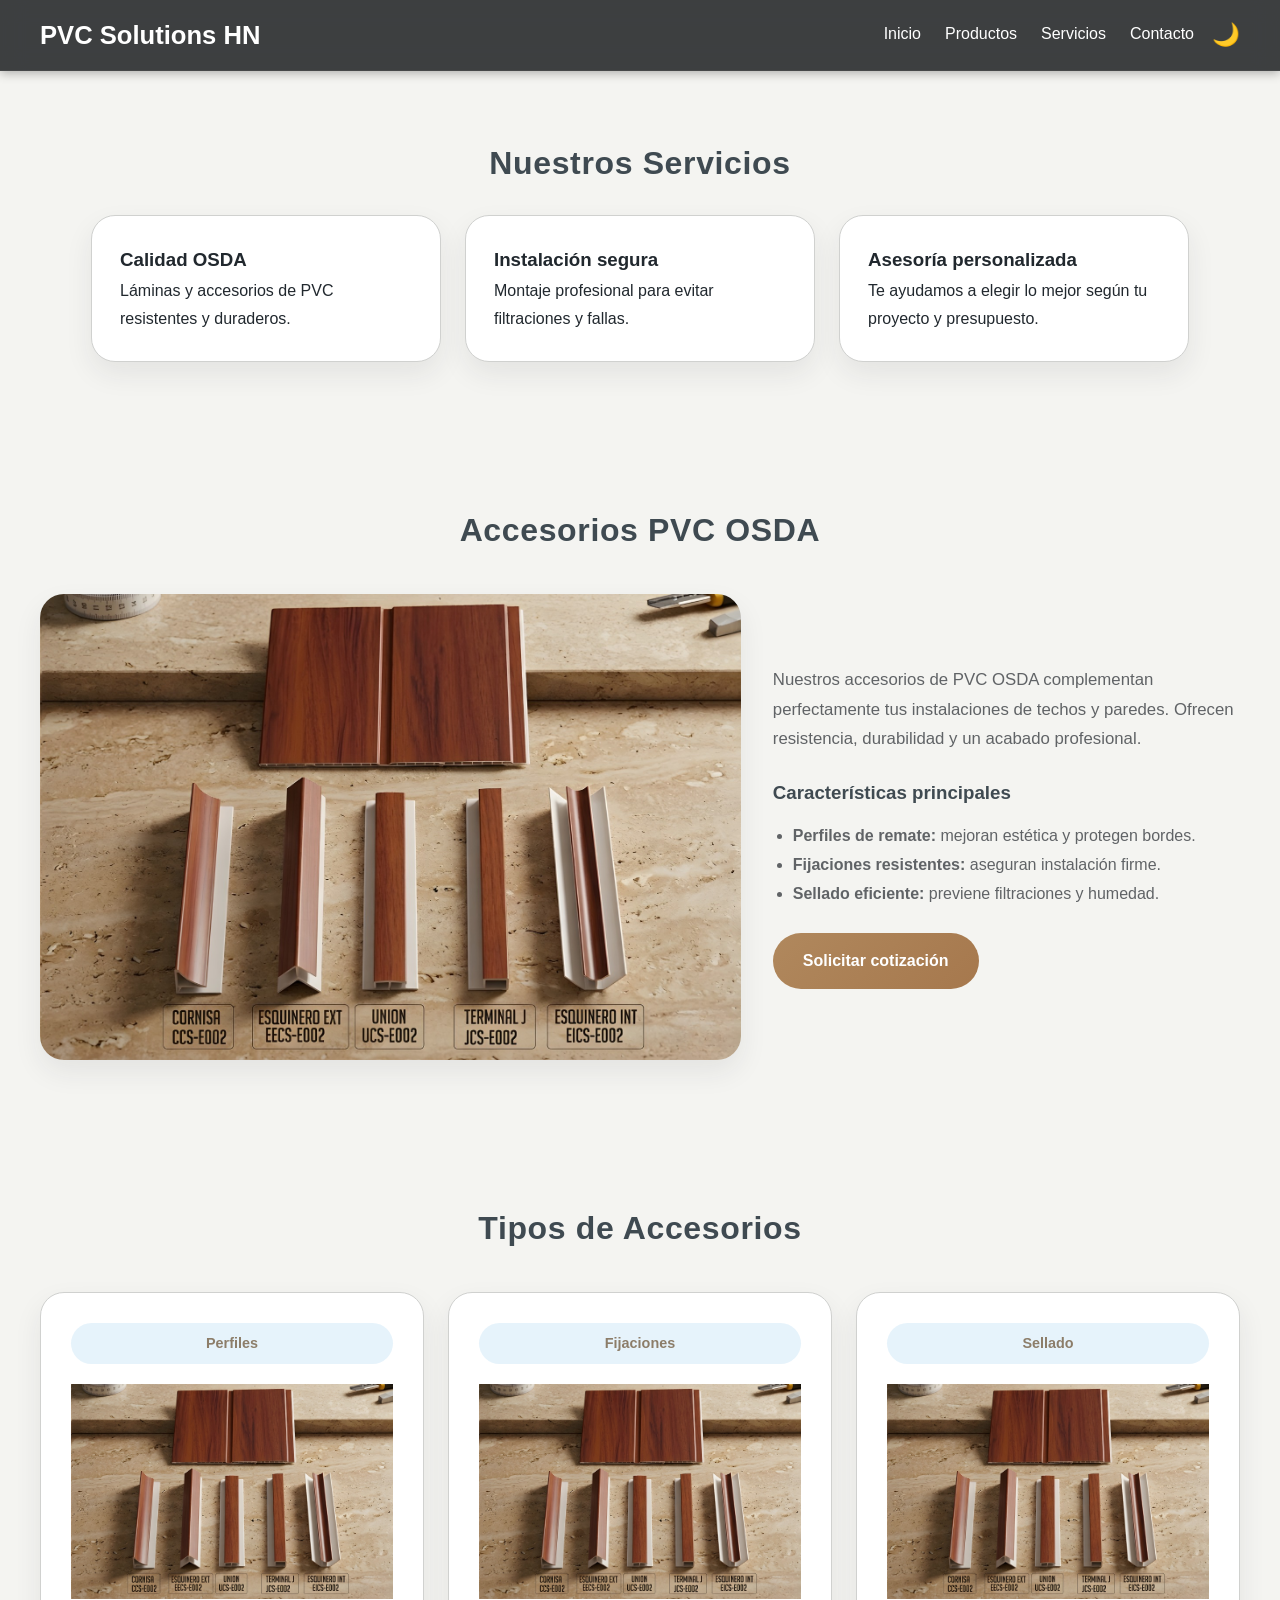
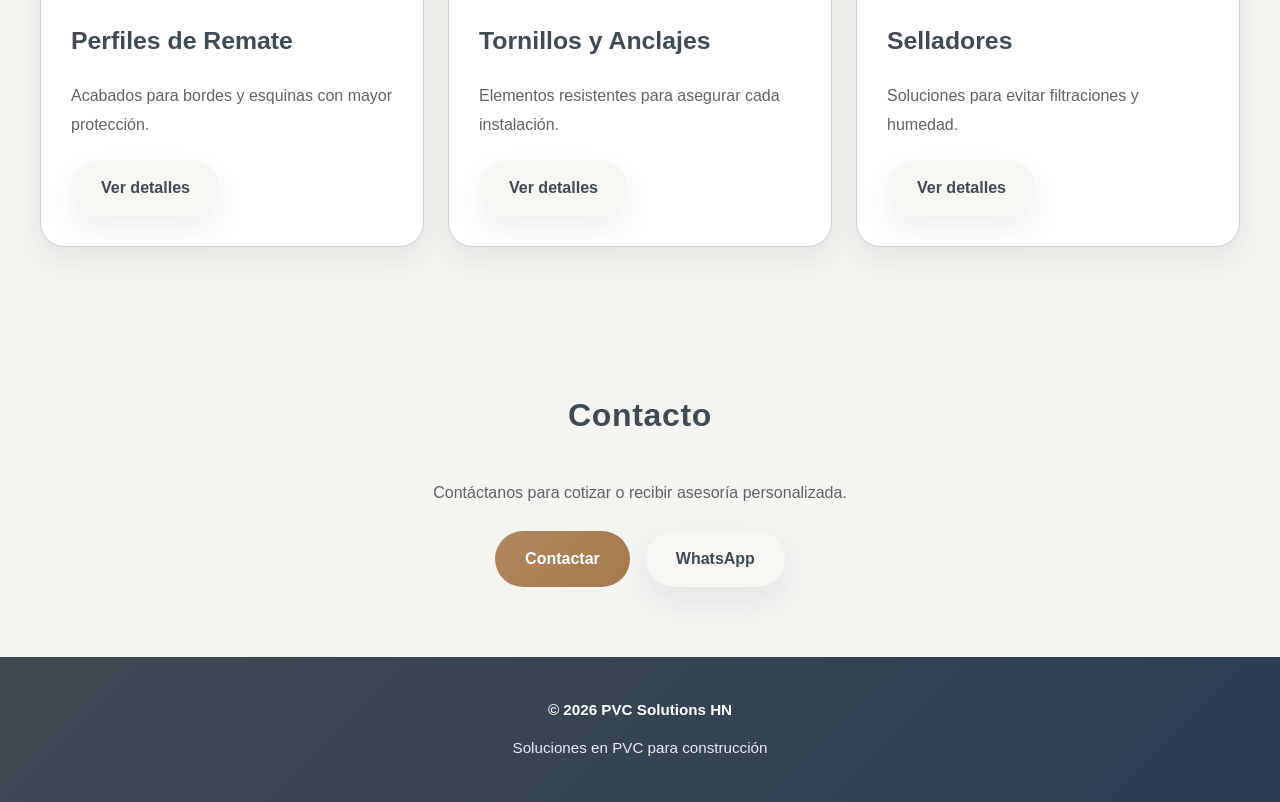
==== commit 465e09e8: "Fix HTML encoding and update contact links" ====
--- a/accesorios-osda.html
+++ b/accesorios-osda.html
@@ -77,7 +77,7 @@
                 </ul>
 
                 <a class="button"
-                   href="https://wa.me/50495033358?text=Hola,%20quiero%20cotizar%20accesorios%20PVC%20OSDA"
+                   href="https://wa.me/50494078458?text=Hola,%20quiero%20cotizar%20accesorios%20PVC%20OSDA"
                    target="_blank">
                     Solicitar cotización
                 </a>
@@ -95,7 +95,7 @@
                 <h3>Perfiles de Remate</h3>
                 <p>Acabados para bordes y esquinas con mayor protección.</p>
                 <a class="button button-secondary"
-                   href="https://wa.me/50495033358?text=Información%20sobre%20perfiles%20PVC"
+                   href="https://wa.me/50494078458?text=Información%20sobre%20perfiles%20PVC"
                    target="_blank">
                     Ver detalles
                 </a>
@@ -107,7 +107,7 @@
                 <h3>Tornillos y Anclajes</h3>
                 <p>Elementos resistentes para asegurar cada instalación.</p>
                 <a class="button button-secondary"
-                   href="https://wa.me/50495033358?text=Información%20sobre%20fijaciones%20PVC"
+                   href="https://wa.me/50494078458?text=Información%20sobre%20fijaciones%20PVC"
                    target="_blank">
                     Ver detalles
                 </a>
@@ -119,7 +119,7 @@
                 <h3>Selladores</h3>
                 <p>Soluciones para evitar filtraciones y humedad.</p>
                 <a class="button button-secondary"
-                   href="https://wa.me/50495033358?text=Información%20sobre%20selladores%20PVC"
+                   href="https://wa.me/50494078458?text=Información%20sobre%20selladores%20PVC"
                    target="_blank">
                     Ver detalles
                 </a>
@@ -132,7 +132,7 @@
         <p style="color: var(--soft-text); margin-bottom: 24px;">Contáctanos para cotizar o recibir asesoría personalizada.</p>
 
         <div style="display: flex; gap: 16px; justify-content: center; flex-wrap: wrap;">
-            <a class="button" href="https://wa.me/50495033358" target="_blank">Contactar</a>
+            <a class="button" href="https://wa.me/50494078458" target="_blank">Contactar</a>
             <a class="button button-secondary" href="https://wa.me/50495033358" target="_blank">WhatsApp</a>
         </div>
     </section>
@@ -188,4 +188,4 @@
 </script>
 
 </body>
-</html>+</html>
--- a/CSS/Styles.css
+++ b/CSS/Styles.css
@@ -830,4 +830,26 @@
     .hero-card-item p {
         font-size: 0.85rem;
     }
+}
+/* ================= HERO (Fondo con Imagen) ================= */
+.hero { /* Si en tu index usas otra clase como .hero-section, cámbiala aquí */
+    position: relative;
+    padding: 160px 0 100px;
+    
+    /* Aquí añadimos el fondo.png con un degradado oscuro encima para que el texto sea legible */
+    background-image: linear-gradient(to right, rgba(15, 18, 21, 0.9), rgba(15, 18, 21, 0.4)), url('../IMG/fondo.png');
+    background-size: cover;
+    background-position: center;
+    background-repeat: no-repeat;
+    
+    /* Aseguramos que el texto principal resalte en blanco sobre el fondo oscuro */
+    color: #ffffff;
+}
+
+/* Opcional: Si quieres que el menú superior sea transparente al inicio y se mezcle con la foto */
+header {
+    background: rgba(15, 18, 21, 0.8);
+    backdrop-filter: blur(12px);
+    -webkit-backdrop-filter: blur(12px);
+    border-bottom: 1px solid rgba(255, 255, 255, 0.05);
 }
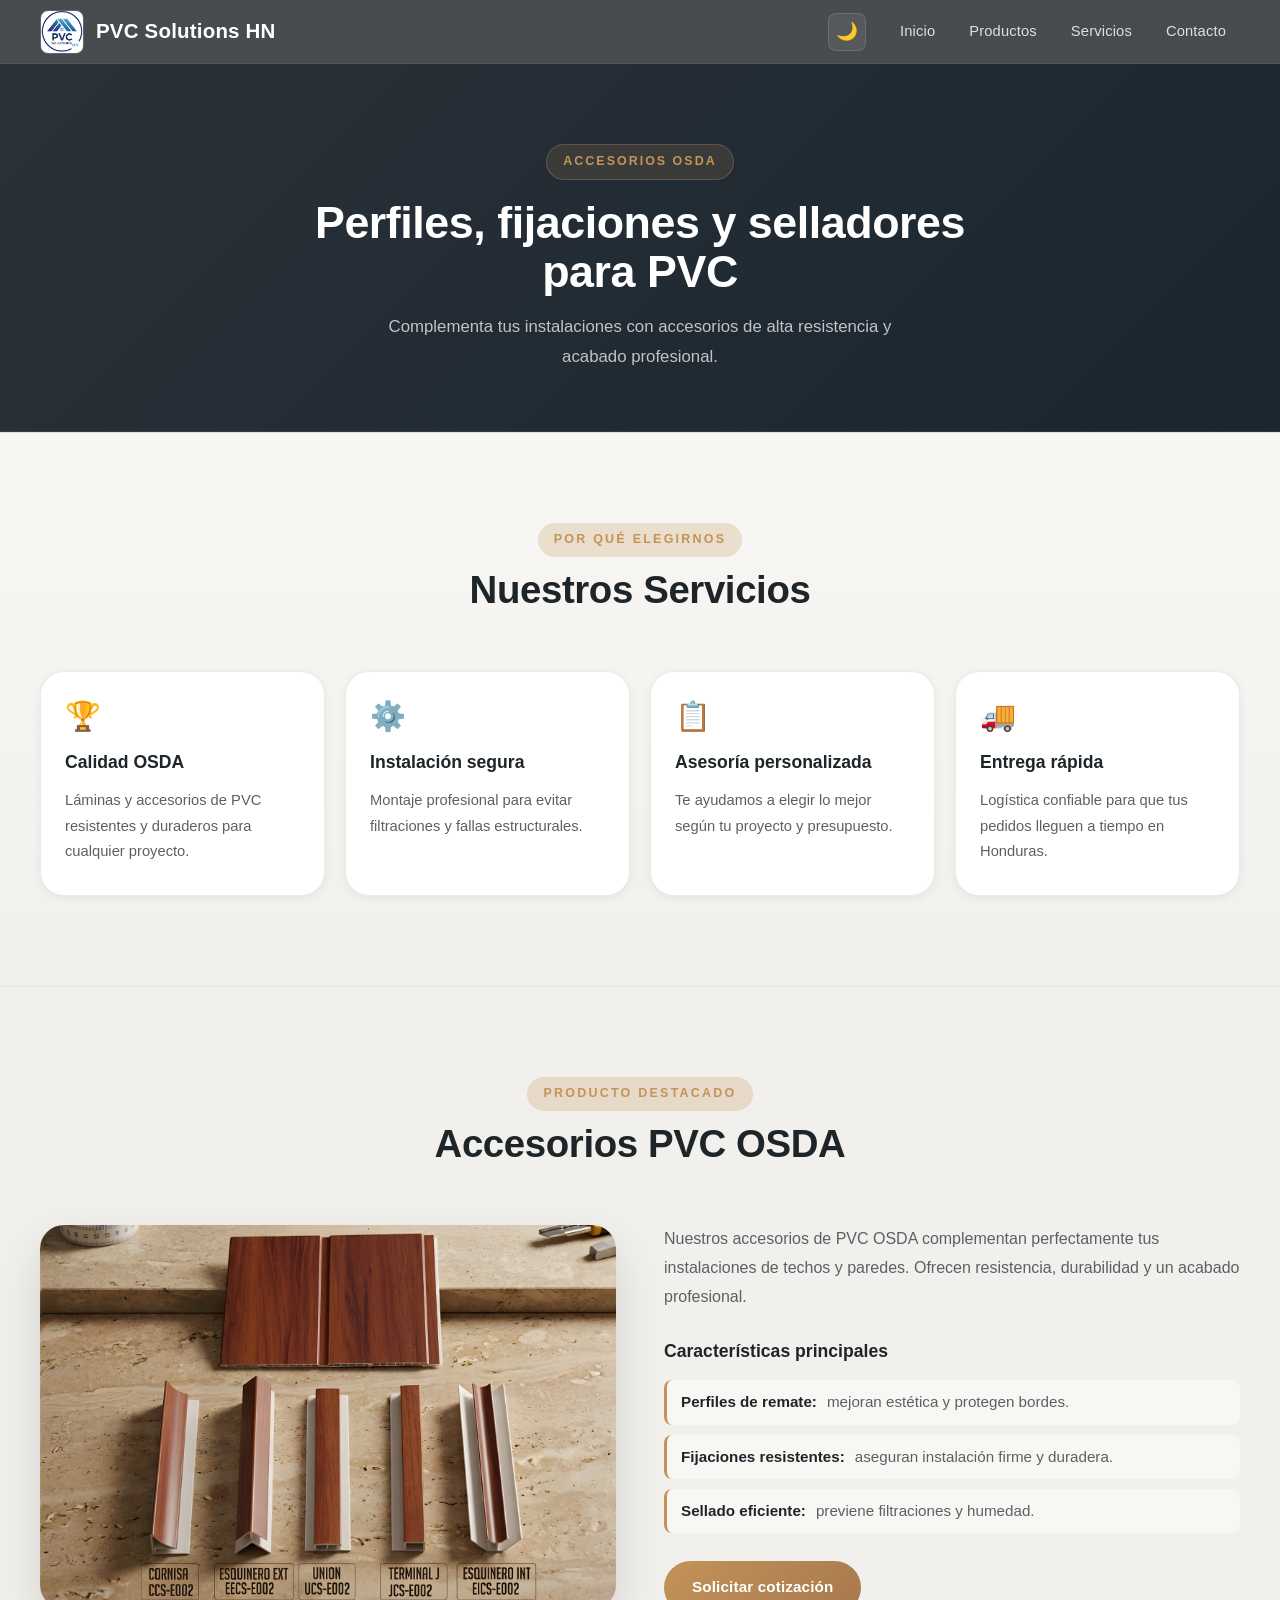
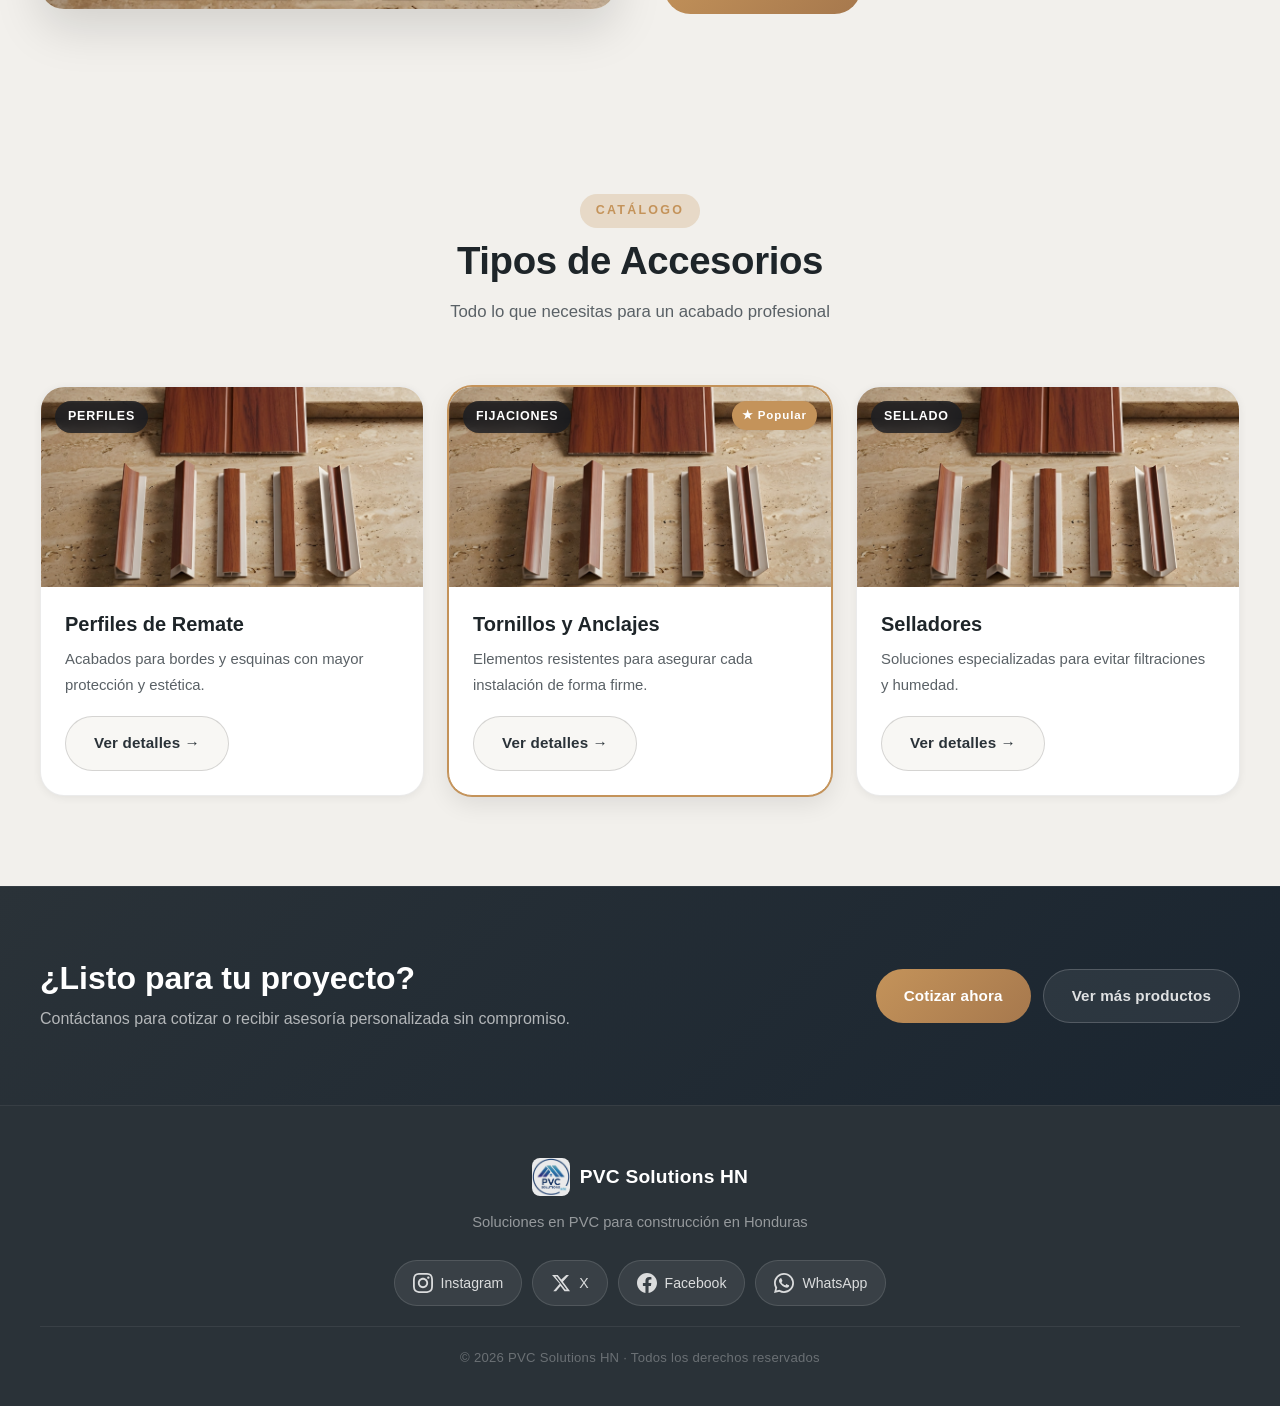
==== commit f0fb1638: "Add files via upload" ====
--- a/accesorios-osda.html
+++ b/accesorios-osda.html
@@ -4,136 +4,174 @@
     <meta charset="UTF-8">
     <meta name="viewport" content="width=device-width, initial-scale=1.0">
     <title>Accesorios PVC OSDA | PVC Solutions HN</title>
-
     <link rel="icon" href="IMG/Logo2.jpeg" type="image/jpeg">
-    
     <link rel="stylesheet" href="CSS/Styles.css">
-
     <meta name="description" content="Accesorios de PVC OSDA en Honduras. Perfiles, fijaciones y selladores para instalaciones duraderas y profesionales.">
 </head>
 
 <body>
 
-<header>
+<header id="main-header">
     <div class="container header-inner">
         <div class="brand">
+            <img src="IMG/Logo2.jpeg" alt="Logo PVC Solutions HN" class="logo" loading="lazy">
             <h1>PVC Solutions HN</h1>
         </div>
 
         <div class="header-actions">
-            <nav id="nav">
+            <div class="interactive-buttons">
+                <button id="theme-toggle" class="theme-toggle" type="button" aria-label="Cambiar tema">🌙</button>
+                <button class="menu-toggle" id="menu-toggle" aria-label="Abrir menú" aria-expanded="false">☰</button>
+            </div>
+
+            <nav id="nav" role="navigation" aria-label="Menú principal">
                 <a href="index.html">Inicio</a>
                 <a href="index.html#productos">Productos</a>
                 <a href="index.html#servicios">Servicios</a>
                 <a href="#contacto">Contacto</a>
             </nav>
-
-            <div class="interactive-buttons">
-                <button id="theme-toggle" class="theme-toggle" type="button" aria-label="Cambiar tema">🌙</button>
-                <button class="menu-toggle" id="menu-toggle" aria-label="Abrir menú">☰</button>
-            </div>
         </div>
     </div>
 </header>
 
 <main>
 
-    <section id="servicios" class="container section feature-section">
-        <h2 class="section-title">Nuestros Servicios</h2>
-
-        <div class="feature-item">
-            <h3>Calidad OSDA</h3>
-            <p>Láminas y accesorios de PVC resistentes y duraderos.</p>
-        </div>
-
-        <div class="feature-item">
-            <h3>Instalación segura</h3>
-            <p>Montaje profesional para evitar filtraciones y fallas.</p>
-        </div>
-
-        <div class="feature-item">
-            <h3>Asesoría personalizada</h3>
-            <p>Te ayudamos a elegir lo mejor según tu proyecto y presupuesto.</p>
-        </div>
-    </section>
-
+    <!-- Hero de página interior -->
+    <section class="page-hero">
+        <div class="container">
+            <span class="hero-label">Accesorios OSDA</span>
+            <h2>Perfiles, fijaciones y selladores para PVC</h2>
+            <p>Complementa tus instalaciones con accesorios de alta resistencia y acabado profesional.</p>
+        </div>
+    </section>
+
+    <!-- Servicios -->
+    <section id="servicios" class="services-section">
+        <div class="container section">
+            <div class="section-header">
+                <span class="section-eyebrow">Por qué elegirnos</span>
+                <h2 class="section-title">Nuestros Servicios</h2>
+            </div>
+            <div class="features-grid">
+                <div class="feature-item">
+                    <div class="feature-icon">🏆</div>
+                    <h3>Calidad OSDA</h3>
+                    <p>Láminas y accesorios de PVC resistentes y duraderos para cualquier proyecto.</p>
+                </div>
+                <div class="feature-item">
+                    <div class="feature-icon">⚙️</div>
+                    <h3>Instalación segura</h3>
+                    <p>Montaje profesional para evitar filtraciones y fallas estructurales.</p>
+                </div>
+                <div class="feature-item">
+                    <div class="feature-icon">📋</div>
+                    <h3>Asesoría personalizada</h3>
+                    <p>Te ayudamos a elegir lo mejor según tu proyecto y presupuesto.</p>
+                </div>
+                <div class="feature-item">
+                    <div class="feature-icon">🚚</div>
+                    <h3>Entrega rápida</h3>
+                    <p>Logística confiable para que tus pedidos lleguen a tiempo en Honduras.</p>
+                </div>
+            </div>
+        </div>
+    </section>
+
+    <!-- Detalle del producto -->
     <section id="productos" class="container section">
-        <h2 class="section-title">Accesorios PVC OSDA</h2>
-
-        <div class="hero-content">
-            <img src="IMG/accesorios.jpeg" alt="Accesorios de PVC" style="border-radius: 24px; box-shadow: var(--shadow-smooth); object-fit: cover; width: 100%;">
-
-            <div class="hero-text">
-                <p style="margin-top: 0;">
-                    Nuestros accesorios de PVC OSDA complementan perfectamente tus instalaciones de techos y paredes.
-                    Ofrecen resistencia, durabilidad y un acabado profesional.
-                </p>
-
-                <h3 style="color: var(--primary-color); margin-bottom: 12px;">Características principales</h3>
-                <ul style="color: var(--soft-text); margin-bottom: 24px; padding-left: 20px; line-height: 1.8;">
+        <div class="section-header">
+            <span class="section-eyebrow">Producto destacado</span>
+            <h2 class="section-title">Accesorios PVC OSDA</h2>
+        </div>
+
+        <div class="product-detail">
+            <div class="product-detail-image">
+                <img src="IMG/accesorios.jpeg" alt="Accesorios de PVC OSDA" loading="lazy">
+            </div>
+
+            <div class="product-detail-info">
+                <p>Nuestros accesorios de PVC OSDA complementan perfectamente tus instalaciones de techos y paredes. Ofrecen resistencia, durabilidad y un acabado profesional.</p>
+
+                <h3>Características principales</h3>
+                <ul class="feature-list">
                     <li><strong>Perfiles de remate:</strong> mejoran estética y protegen bordes.</li>
-                    <li><strong>Fijaciones resistentes:</strong> aseguran instalación firme.</li>
+                    <li><strong>Fijaciones resistentes:</strong> aseguran instalación firme y duradera.</li>
                     <li><strong>Sellado eficiente:</strong> previene filtraciones y humedad.</li>
                 </ul>
 
                 <a class="button"
-                   href="https://wa.me/50494078458?text=Hola,%20quiero%20cotizar%20accesorios%20PVC%20OSDA"
-                   target="_blank">
+                   href="https://wa.me/50495033358?text=Hola,%20quiero%20cotizar%20accesorios%20PVC%20OSDA"
+                   target="_blank" rel="noopener noreferrer">
                     Solicitar cotización
                 </a>
             </div>
         </div>
     </section>
 
+    <!-- Tipos de accesorios -->
     <section class="container section">
-        <h2 class="section-title">Tipos de Accesorios</h2>
+        <div class="section-header">
+            <span class="section-eyebrow">Catálogo</span>
+            <h2 class="section-title">Tipos de Accesorios</h2>
+            <p class="section-subtitle">Todo lo que necesitas para un acabado profesional</p>
+        </div>
 
         <div class="products">
             <article class="product-card">
-                <span class="product-type">Perfiles</span>
-                <img src="IMG/accesorios.jpeg" alt="Perfiles de PVC" class="product-image">
-                <h3>Perfiles de Remate</h3>
-                <p>Acabados para bordes y esquinas con mayor protección.</p>
-                <a class="button button-secondary"
-                   href="https://wa.me/50494078458?text=Información%20sobre%20perfiles%20PVC"
-                   target="_blank">
-                    Ver detalles
-                </a>
+                <div class="product-card-top">
+                    <span class="product-type">Perfiles</span>
+                    <img src="IMG/accesorios.jpeg" alt="Perfiles de PVC" class="product-image" loading="lazy">
+                </div>
+                <div class="product-card-body">
+                    <h3>Perfiles de Remate</h3>
+                    <p>Acabados para bordes y esquinas con mayor protección y estética.</p>
+                    <a class="button button-secondary"
+                       href="https://wa.me/50495033358?text=Información%20sobre%20perfiles%20PVC"
+                       target="_blank" rel="noopener noreferrer">Ver detalles →</a>
+                </div>
             </article>
 
+            <article class="product-card product-card--featured">
+                <div class="product-card-top">
+                    <span class="product-type">Fijaciones</span>
+                    <img src="IMG/accesorios.jpeg" alt="Fijaciones de PVC" class="product-image" loading="lazy">
+                </div>
+                <div class="product-card-body">
+                    <h3>Tornillos y Anclajes</h3>
+                    <p>Elementos resistentes para asegurar cada instalación de forma firme.</p>
+                    <a class="button button-secondary"
+                       href="https://wa.me/50495033358?text=Información%20sobre%20fijaciones%20PVC"
+                       target="_blank" rel="noopener noreferrer">Ver detalles →</a>
+                </div>
+            </article>
+
             <article class="product-card">
-                <span class="product-type">Fijaciones</span>
-                <img src="IMG/accesorios.jpeg" alt="Fijaciones de PVC" class="product-image">
-                <h3>Tornillos y Anclajes</h3>
-                <p>Elementos resistentes para asegurar cada instalación.</p>
-                <a class="button button-secondary"
-                   href="https://wa.me/50494078458?text=Información%20sobre%20fijaciones%20PVC"
-                   target="_blank">
-                    Ver detalles
-                </a>
+                <div class="product-card-top">
+                    <span class="product-type">Sellado</span>
+                    <img src="IMG/accesorios.jpeg" alt="Selladores PVC" class="product-image" loading="lazy">
+                </div>
+                <div class="product-card-body">
+                    <h3>Selladores</h3>
+                    <p>Soluciones especializadas para evitar filtraciones y humedad.</p>
+                    <a class="button button-secondary"
+                       href="https://wa.me/50495033358?text=Información%20sobre%20selladores%20PVC"
+                       target="_blank" rel="noopener noreferrer">Ver detalles →</a>
+                </div>
             </article>
-
-            <article class="product-card">
-                <span class="product-type">Sellado</span>
-                <img src="IMG/accesorios.jpeg" alt="Selladores PVC" class="product-image">
-                <h3>Selladores</h3>
-                <p>Soluciones para evitar filtraciones y humedad.</p>
-                <a class="button button-secondary"
-                   href="https://wa.me/50494078458?text=Información%20sobre%20selladores%20PVC"
-                   target="_blank">
-                    Ver detalles
-                </a>
-            </article>
-        </div>
-    </section>
-
-    <section id="contacto" class="container section" style="text-align: center;">
-        <h2 class="section-title">Contacto</h2>
-        <p style="color: var(--soft-text); margin-bottom: 24px;">Contáctanos para cotizar o recibir asesoría personalizada.</p>
-
-        <div style="display: flex; gap: 16px; justify-content: center; flex-wrap: wrap;">
-            <a class="button" href="https://wa.me/50494078458" target="_blank">Contactar</a>
-            <a class="button button-secondary" href="https://wa.me/50495033358" target="_blank">WhatsApp</a>
+        </div>
+    </section>
+
+    <!-- Contacto -->
+    <section id="contacto" class="contact-cta-section">
+        <div class="container contact-cta-inner">
+            <div>
+                <h2>¿Listo para tu proyecto?</h2>
+                <p>Contáctanos para cotizar o recibir asesoría personalizada sin compromiso.</p>
+            </div>
+            <div class="contact-cta-buttons">
+                <a class="button" href="https://wa.me/50495033358?text=Hola,%20quiero%20cotizar%20accesorios%20PVC" target="_blank" rel="noopener noreferrer">Cotizar ahora</a>
+                <a class="button button-ghost-dark" href="index.html">Ver más productos</a>
+            </div>
         </div>
     </section>
 
@@ -141,13 +179,38 @@
 
 <footer>
     <div class="container footer-inner">
-        <p>© 2026 PVC Solutions HN</p>
-        <p>Soluciones en PVC para construcción</p>
+        <div class="footer-brand">
+            <img src="IMG/Logo2.jpeg" alt="PVC Solutions HN" class="footer-logo" loading="lazy">
+            <span>PVC Solutions HN</span>
+        </div>
+        <p class="footer-tagline">Soluciones en PVC para construcción en Honduras</p>
+
+        <div class="footer-socials">
+            <a href="https://instagram.com/pvcsolutionshn" target="_blank" rel="noopener noreferrer" class="social-link" aria-label="Instagram">
+                <svg xmlns="http://www.w3.org/2000/svg" width="20" height="20" fill="currentColor" viewBox="0 0 24 24"><path d="M12 2.163c3.204 0 3.584.012 4.85.07 3.252.148 4.771 1.691 4.919 4.919.058 1.265.069 1.645.069 4.849 0 3.205-.012 3.584-.069 4.849-.149 3.225-1.664 4.771-4.919 4.919-1.266.058-1.644.07-4.85.07-3.204 0-3.584-.012-4.849-.07-3.26-.149-4.771-1.699-4.919-4.92-.058-1.265-.07-1.644-.07-4.849 0-3.204.013-3.583.07-4.849.149-3.227 1.664-4.771 4.919-4.919 1.266-.057 1.645-.069 4.849-.069zm0-2.163c-3.259 0-3.667.014-4.947.072-4.358.2-6.78 2.618-6.98 6.98-.059 1.281-.073 1.689-.073 4.948 0 3.259.014 3.668.072 4.948.2 4.358 2.618 6.78 6.98 6.98 1.281.058 1.689.072 4.948.072 3.259 0 3.668-.014 4.948-.072 4.354-.2 6.782-2.618 6.979-6.98.059-1.28.073-1.689.073-4.948 0-3.259-.014-3.667-.072-4.947-.196-4.354-2.617-6.78-6.979-6.98-1.281-.059-1.69-.073-4.949-.073zm0 5.838c-3.403 0-6.162 2.759-6.162 6.162s2.759 6.163 6.162 6.163 6.162-2.759 6.162-6.163c0-3.403-2.759-6.162-6.162-6.162zm0 10.162c-2.209 0-4-1.79-4-4 0-2.209 1.791-4 4-4s4 1.791 4 4c0 2.21-1.791 4-4 4zm6.406-11.845c-.796 0-1.441.645-1.441 1.44s.645 1.44 1.441 1.44c.795 0 1.439-.645 1.439-1.44s-.644-1.44-1.439-1.44z"/></svg>
+                <span>Instagram</span>
+            </a>
+            <a href="https://x.com/pvcsolutionshn" target="_blank" rel="noopener noreferrer" class="social-link" aria-label="X">
+                <svg xmlns="http://www.w3.org/2000/svg" width="20" height="20" fill="currentColor" viewBox="0 0 24 24"><path d="M18.244 2.25h3.308l-7.227 8.26 8.502 11.24H16.17l-4.714-6.231-5.401 6.231H2.746l7.73-8.835L1.254 2.25H8.08l4.253 5.622zm-1.161 17.52h1.833L7.084 4.126H5.117z"/></svg>
+                <span>X</span>
+            </a>
+            <a href="https://facebook.com/pvcsolutionshn" target="_blank" rel="noopener noreferrer" class="social-link" aria-label="Facebook">
+                <svg xmlns="http://www.w3.org/2000/svg" width="20" height="20" fill="currentColor" viewBox="0 0 24 24"><path d="M24 12.073c0-6.627-5.373-12-12-12s-12 5.373-12 12c0 5.99 4.388 10.954 10.125 11.854v-8.385H7.078v-3.47h3.047V9.43c0-3.007 1.792-4.669 4.533-4.669 1.312 0 2.686.235 2.686.235v2.953H15.83c-1.491 0-1.956.925-1.956 1.874v2.25h3.328l-.532 3.47h-2.796v8.385C19.612 23.027 24 18.062 24 12.073z"/></svg>
+                <span>Facebook</span>
+            </a>
+            <a href="https://wa.me/50495033358" target="_blank" rel="noopener noreferrer" class="social-link social-link--whatsapp" aria-label="WhatsApp">
+                <svg xmlns="http://www.w3.org/2000/svg" width="20" height="20" fill="currentColor" viewBox="0 0 24 24"><path d="M17.472 14.382c-.297-.149-1.758-.867-2.03-.967-.273-.099-.471-.148-.67.15-.197.297-.767.966-.94 1.164-.173.199-.347.223-.644.075-.297-.15-1.255-.463-2.39-1.475-.883-.788-1.48-1.761-1.653-2.059-.173-.297-.018-.458.13-.606.134-.133.298-.347.446-.52.149-.174.198-.298.298-.497.099-.198.05-.371-.025-.52-.075-.149-.669-1.612-.916-2.207-.242-.579-.487-.5-.669-.51-.173-.008-.371-.01-.57-.01-.198 0-.52.074-.792.372-.272.297-1.04 1.016-1.04 2.479 0 1.462 1.065 2.875 1.213 3.074.149.198 2.096 3.2 5.077 4.487.709.306 1.262.489 1.694.625.712.227 1.36.195 1.871.118.571-.085 1.758-.719 2.006-1.413.248-.694.248-1.289.173-1.413-.074-.124-.272-.198-.57-.347z"/><path d="M12 0C5.373 0 0 5.373 0 12c0 2.127.558 4.126 1.533 5.857L.057 23.943l6.224-1.463A11.946 11.946 0 0012 24c6.627 0 12-5.373 12-12S18.627 0 12 0zm0 21.818a9.818 9.818 0 01-5.006-1.371l-.36-.214-3.7.87.934-3.607-.235-.371A9.818 9.818 0 1112 21.818z"/></svg>
+                <span>WhatsApp</span>
+            </a>
+        </div>
+
+        <div class="footer-bottom">
+            <p class="footer-copy">© 2026 PVC Solutions HN · Todos los derechos reservados</p>
+        </div>
     </div>
 </footer>
 
 <script>
-    // 1. Lógica de Tema Oscuro
     const themeToggle = document.getElementById('theme-toggle');
     const htmlElement = document.documentElement;
 
@@ -155,37 +218,58 @@
         const savedTheme = localStorage.getItem('theme');
         const prefersDark = window.matchMedia('(prefers-color-scheme: dark)').matches;
         const theme = savedTheme || (prefersDark ? 'dark' : 'light');
+        applyTheme(theme);
+    }
+
+    function applyTheme(theme) {
         htmlElement.setAttribute('data-theme', theme);
-        updateButtonText(theme);
+        themeToggle.textContent = theme === 'dark' ? '☀️' : '🌙';
+        themeToggle.setAttribute('aria-label', theme === 'dark' ? 'Cambiar a modo claro' : 'Cambiar a modo oscuro');
     }
 
-    function updateButtonText(theme) {
-        themeToggle.textContent = theme === 'dark' ? '☀️' : '🌙';
-    }
-
     themeToggle.addEventListener('click', () => {
-        const currentTheme = htmlElement.getAttribute('data-theme');
-        const newTheme = currentTheme === 'dark' ? 'light' : 'dark';
-        htmlElement.setAttribute('data-theme', newTheme);
-        localStorage.setItem('theme', newTheme);
-        updateButtonText(newTheme);
+        const current = htmlElement.getAttribute('data-theme');
+        const next = current === 'dark' ? 'light' : 'dark';
+        applyTheme(next);
+        localStorage.setItem('theme', next);
     });
 
     loadTheme();
 
-    // 2. Lógica Menú Hamburguesa (¡Faltaba en tu código viejo!)
     const menuToggle = document.getElementById('menu-toggle');
     const nav = document.getElementById('nav');
 
     menuToggle.addEventListener('click', () => {
-        nav.classList.toggle('active');
+        const isOpen = nav.classList.toggle('active');
+        menuToggle.setAttribute('aria-expanded', isOpen);
+        menuToggle.textContent = isOpen ? '✕' : '☰';
     });
 
-    // Cerrar menú al hacer click en enlaces
     document.querySelectorAll('#nav a').forEach(link => {
-        link.addEventListener('click', () => nav.classList.remove('active'));
+        link.addEventListener('click', () => {
+            nav.classList.remove('active');
+            menuToggle.setAttribute('aria-expanded', 'false');
+            menuToggle.textContent = '☰';
+        });
     });
+
+    const mainHeader = document.getElementById('main-header');
+    window.addEventListener('scroll', () => {
+        mainHeader.classList.toggle('scrolled', window.scrollY > 60);
+    }, { passive: true });
+
+    // Animaciones scroll
+    const revealEls = document.querySelectorAll('.product-card, .feature-item');
+    const observer = new IntersectionObserver((entries) => {
+        entries.forEach(entry => {
+            if (entry.isIntersecting) {
+                entry.target.classList.add('visible');
+                observer.unobserve(entry.target);
+            }
+        });
+    }, { threshold: 0.1 });
+    revealEls.forEach(el => { el.classList.add('reveal'); observer.observe(el); });
 </script>
 
 </body>
-</html>
+</html>
--- a/CSS/Styles.css
+++ b/CSS/Styles.css
@@ -1,58 +1,80 @@
-/* Variables de colores */
+/* ============================================
+   PVC Solutions HN — Styles.css
+   Diseño refinado, industrial-elegante
+   ============================================ */
+
+/* ── Google Fonts ── */
+/* Importado en HTML: Playfair Display + DM Sans */
+
+/* ── Variables ── */
 :root {
-    --primary-color: #3f4a51;
-    --secondary-color: #b0885d;
-    --accent-color: #8c7d69;
-    --success-color: #7a948d;
-    --light-bg: #f4f4f1;
-    --surface: #ffffff;
-    --surface-soft: #f7f6f3;
-    --white: #ffffff;
-    --text-dark: #21282e;
-    --soft-text: #606366;
-    --border-color: #d0d1cf;
-    --shadow: 0 16px 38px rgba(33, 40, 46, 0.12);
-    --shadow-smooth: 0 12px 28px rgba(33, 40, 46, 0.08);
-    /* Header colors - modo claro */
-    --header-bg-start: #2f3539;
-    --header-bg-end: #1f2326;
-    --header-text: #ffffff;
-    /* Hero colors - modo claro */
-    --hero-bg-start: #f4f4f1;
-    --hero-bg-end: #e8e6e1;
-    --hero-text: #21282e;
-    --hero-text-secondary: #606366;
-    --hero-card-bg: rgba(0, 0, 0, 0.06);
-    --hero-card-border: rgba(0, 0, 0, 0.1);
-    --hero-card-hover: rgba(0, 0, 0, 0.12);
+    --clr-primary:        #2a3238;
+    --clr-primary-light:  #3f4a51;
+    --clr-accent:         #c4935a;
+    --clr-accent-dark:    #a6784d;
+    --clr-accent-glow:    rgba(196, 147, 90, 0.25);
+    --clr-success:        #4a9d8f;
+    --clr-success-dark:   #37796d;
+
+    --bg-base:            #f2f0ec;
+    --bg-surface:         #ffffff;
+    --bg-surface-soft:    #f8f7f4;
+    --bg-dark:            #2a3238;
+
+    --txt-primary:        #1e2529;
+    --txt-secondary:      #5a6166;
+    --txt-muted:          #8a9299;
+    --txt-on-dark:        #ffffff;
+
+    --border:             rgba(0,0,0,0.08);
+    --border-strong:      rgba(0,0,0,0.14);
+
+    --shadow-sm:   0 2px 8px rgba(0,0,0,0.06);
+    --shadow-md:   0 8px 24px rgba(0,0,0,0.09);
+    --shadow-lg:   0 20px 48px rgba(0,0,0,0.13);
+    --shadow-xl:   0 32px 64px rgba(0,0,0,0.16);
+
+    --radius-sm:   8px;
+    --radius-md:   16px;
+    --radius-lg:   24px;
+    --radius-pill: 999px;
+
+    --font-display: 'Segoe UI', Tahoma, Geneva, Verdana, sans-serif;
+    --font-body:    'Segoe UI', Tahoma, Geneva, Verdana, sans-serif;
+
+    --header-h:    64px;
+    --transition:  0.28s cubic-bezier(0.4, 0, 0.2, 1);
 }
 
 [data-theme="dark"] {
-    --primary-color: #e3dfd9;
-    --secondary-color: #b89a66;
-    --accent-color: #90a094;
-    --success-color: #7dad9e;
-    --light-bg: #12181c;
-    --surface: #1c2328;
-    --surface-soft: #232c33;
-    --white: #f3f2ee;
-    --text-dark: #f0eeea;
-    --soft-text: #a7adb4;
-    --border-color: #2f373f;
-    --shadow: 0 16px 38px rgba(0, 0, 0, 0.28);
-    --shadow-smooth: 0 12px 28px rgba(0, 0, 0, 0.22);
-    /* Hero colors - modo oscuro */
-    --hero-bg-start: #2f3539;
-    --hero-bg-end: #1f2326;
-    --hero-text: #ffffff;
-    --hero-text-secondary: rgba(255, 255, 255, 0.9);
-    --hero-card-bg: rgba(255, 255, 255, 0.12);
-    --hero-card-border: rgba(255, 255, 255, 0.16);
-    --hero-card-hover: rgba(255, 255, 255, 0.25);
-}
-
-/* Reset y estilos base */
-* {
+    --clr-primary:        #e8e4de;
+    --clr-primary-light:  #c8c0b4;
+    --clr-accent:         #d4a46a;
+    --clr-accent-dark:    #bc8c52;
+    --clr-accent-glow:    rgba(212, 164, 106, 0.2);
+    --clr-success:        #5ab5a5;
+
+    --bg-base:            #141a1f;
+    --bg-surface:         #1d2530;
+    --bg-surface-soft:    #232d38;
+    --bg-dark:            #0f1417;
+
+    --txt-primary:        #f0ece6;
+    --txt-secondary:      #9aa2ab;
+    --txt-muted:          #6a747c;
+    --txt-on-dark:        #ffffff;
+
+    --border:             rgba(255,255,255,0.06);
+    --border-strong:      rgba(255,255,255,0.12);
+
+    --shadow-sm:   0 2px 8px rgba(0,0,0,0.2);
+    --shadow-md:   0 8px 24px rgba(0,0,0,0.3);
+    --shadow-lg:   0 20px 48px rgba(0,0,0,0.4);
+    --shadow-xl:   0 32px 64px rgba(0,0,0,0.5);
+}
+
+/* ── Reset ── */
+*, *::before, *::after {
     margin: 0;
     padding: 0;
     box-sizing: border-box;
@@ -60,20 +82,24 @@
 
 html {
     scroll-behavior: smooth;
+    -webkit-text-size-adjust: 100%;
 }
 
 body {
-    font-family: 'Segoe UI', Tahoma, Geneva, Verdana, sans-serif;
-    background-color: var(--light-bg);
-    color: var(--text-dark);
+    font-family: var(--font-body);
+    background-color: var(--bg-base);
+    color: var(--txt-primary);
     line-height: 1.75;
     min-height: 100vh;
-    padding-top: 65px; /* FIX SLIM: Reducido de 90px a 65px para pegar el contenido al header delgado */
+    padding-top: var(--header-h);
+    transition: background-color 0.35s ease, color 0.35s ease;
+    overflow-x: hidden;
 }
 
 img {
     max-width: 100%;
     display: block;
+    height: auto;
 }
 
 a {
@@ -81,775 +107,1201 @@
     text-decoration: none;
 }
 
-button,
-input,
-textarea {
+button, input, textarea {
     font: inherit;
 }
 
-/* Contenedores */
+/* ── Layout ── */
 .container {
     width: min(1200px, calc(100% - 40px));
     margin: 0 auto;
 }
 
 .section {
-    padding: 70px 0;
-}
-
-.section h2 {
+    padding: 90px 0;
+}
+
+/* ── Section Header ── */
+.section-header {
     text-align: center;
-    margin-bottom: 36px;
-    font-size: clamp(2rem, 2.4vw, 2.7rem);
-    color: var(--primary-color);
-    letter-spacing: 0.02em;
-}
-
-/* Encabezado */
+    max-width: 640px;
+    margin: 0 auto 60px;
+}
+
+.section-eyebrow {
+    display: inline-block;
+    font-size: 0.78rem;
+    font-weight: 600;
+    letter-spacing: 0.18em;
+    text-transform: uppercase;
+    color: var(--clr-accent);
+    margin-bottom: 12px;
+    padding: 6px 16px;
+    background: var(--clr-accent-glow);
+    border-radius: var(--radius-pill);
+}
+
+.section-title {
+    font-family: var(--font-body);
+    font-weight: 700;
+    font-size: clamp(2rem, 3vw, 3rem);
+    color: var(--txt-primary);
+    line-height: 1.1;
+    margin-bottom: 16px;
+    letter-spacing: -0.01em;
+}
+
+.section-subtitle {
+    color: var(--txt-secondary);
+    font-size: 1.05rem;
+    line-height: 1.7;
+}
+
+/* ── Header ── */
 header {
     position: fixed;
     top: 0;
     left: 0;
     right: 0;
     z-index: 1000;
-    background: linear-gradient(180deg, #2f3539 0%, #1f2326 100%);
-    color: var(--white);
-    box-shadow: 0 2px 10px rgba(0, 0, 0, 0.3);
+    height: var(--header-h);
+    background: rgba(15, 20, 26, 0.75);
+    backdrop-filter: blur(18px);
+    -webkit-backdrop-filter: blur(18px);
+    border-bottom: 1px solid rgba(255,255,255,0.06);
+    transition: background var(--transition), box-shadow var(--transition);
+}
+
+header.scrolled {
+    background: rgba(20, 26, 34, 0.96);
+    box-shadow: 0 4px 24px rgba(0,0,0,0.3);
 }
 
 .header-inner {
     display: flex;
     align-items: center;
     justify-content: space-between;
-    padding: 12px 0; /* FIX SLIM: Reducido de 24px a 12px para hacerlo más delgado */
-    gap: 15px; /* Reducido para compactar */
+    height: 100%;
+    gap: 20px;
 }
 
 .brand {
     display: flex;
     align-items: center;
+    gap: 12px;
+    flex-shrink: 0;
+}
+
+.brand h1 {
+    font-family: var(--font-body);
+    font-size: clamp(1.1rem, 1.6vw, 1.45rem);
+    color: #ffffff;
+    letter-spacing: 0.01em;
+    line-height: 1;
+}
+
+.logo {
+    width: 44px;
+    height: 44px;
+    object-fit: cover;
+    border-radius: var(--radius-sm);
+    border: 1px solid rgba(255,255,255,0.15);
+    transition: transform var(--transition), opacity var(--transition);
+}
+
+.logo:hover { transform: scale(1.06); opacity: 0.9; }
+
+.header-actions {
+    display: flex;
+    align-items: center;
+    gap: 20px;
+}
+
+nav {
+    display: flex;
+    gap: 6px;
+}
+
+nav a {
+    color: rgba(255,255,255,0.82);
+    padding: 8px 14px;
+    border-radius: var(--radius-sm);
+    font-size: 0.92rem;
+    font-weight: 500;
+    letter-spacing: 0.01em;
+    transition: color var(--transition), background var(--transition);
+}
+
+nav a:hover, nav a:focus-visible {
+    color: #ffffff;
+    background: rgba(255,255,255,0.1);
+}
+
+.interactive-buttons {
+    display: flex;
+    align-items: center;
+    gap: 8px;
+}
+
+.theme-toggle {
+    background: rgba(255,255,255,0.08);
+    border: 1px solid rgba(255,255,255,0.12);
+    border-radius: var(--radius-sm);
+    color: #ffffff;
+    cursor: pointer;
+    font-size: 1.1rem;
+    width: 38px;
+    height: 38px;
+    display: flex;
+    align-items: center;
+    justify-content: center;
+    transition: background var(--transition), transform var(--transition);
+}
+
+.theme-toggle:hover { background: rgba(255,255,255,0.18); transform: scale(1.08); }
+
+.menu-toggle {
+    display: none;
+    background: rgba(255,255,255,0.08);
+    border: 1px solid rgba(255,255,255,0.12);
+    border-radius: var(--radius-sm);
+    color: #ffffff;
+    cursor: pointer;
+    font-size: 1.1rem;
+    width: 38px;
+    height: 38px;
+    align-items: center;
+    justify-content: center;
+    transition: background var(--transition);
+}
+
+.menu-toggle:hover { background: rgba(255,255,255,0.18); }
+
+/* ── Hero ── */
+.hero {
+    position: relative;
+    padding: 130px 0 100px;
+    background-image:
+        linear-gradient(to right, rgba(10, 14, 18, 0.92) 0%, rgba(10, 14, 18, 0.55) 60%, rgba(10, 14, 18, 0.3) 100%),
+        url('../IMG/fondo.png');
+    background-size: cover;
+    background-position: center;
+    background-repeat: no-repeat;
+    color: #ffffff;
+    overflow: hidden;
+}
+
+/* Grain overlay para textura */
+.hero::before {
+    content: '';
+    position: absolute;
+    inset: 0;
+    background-image: url("data:image/svg+xml,%3Csvg viewBox='0 0 256 256' xmlns='http://www.w3.org/2000/svg'%3E%3Cfilter id='noise'%3E%3CfeTurbulence type='fractalNoise' baseFrequency='0.9' numOctaves='4' stitchTiles='stitch'/%3E%3C/filter%3E%3Crect width='100%25' height='100%25' filter='url(%23noise)' opacity='0.04'/%3E%3C/svg%3E");
+    opacity: 0.4;
+    pointer-events: none;
+}
+
+.hero-content {
+    position: relative;
+    display: grid;
+    grid-template-columns: 1.15fr 0.85fr;
+    gap: 48px;
+    align-items: center;
+}
+
+.hero-label {
+    display: inline-flex;
+    align-items: center;
+    gap: 8px;
+    font-size: 0.78rem;
+    font-weight: 600;
+    letter-spacing: 0.16em;
+    text-transform: uppercase;
+    color: var(--clr-accent);
+    background: rgba(196, 147, 90, 0.15);
+    border: 1px solid rgba(196, 147, 90, 0.3);
+    padding: 6px 16px;
+    border-radius: var(--radius-pill);
+    margin-bottom: 20px;
+}
+
+.hero-text h2 {
+    font-family: var(--font-body);
+    font-size: clamp(2.2rem, 4vw, 3.8rem);
+    line-height: 1.06;
+    color: #ffffff;
+    max-width: 660px;
+    letter-spacing: -0.02em;
+    margin-bottom: 20px;
+}
+
+.hero-text p {
+    color: rgba(255,255,255,0.82);
+    font-size: 1.05rem;
+    max-width: 560px;
+    margin-bottom: 36px;
+    line-height: 1.8;
+}
+
+.hero-ctas {
+    display: flex;
+    gap: 14px;
+    flex-wrap: wrap;
+}
+
+.hero-cards {
+    display: grid;
     gap: 16px;
 }
 
-.brand h1 {
-    font-size: clamp(1.4rem, 2vw, 1.8rem); /* FIX SLIM: Texto más pequeño para el header delgado */
-    line-height: 1.05;
-    margin: 0;
-}
-
-.brand p {
-    display: none;
-}
-
-.logo {
-    width: 55px;
-    height: auto;
-    border-radius: 8px;
-    transition: transform 0.3s ease, opacity 0.3s ease;
-    margin-right: 12px;
-}
-
-.logo:hover {
-    transform: scale(1.05);
-    opacity: 0.9;
-}
-
-nav {
-    display: flex;
-    gap: 24px;
-    flex-wrap: wrap;
-}
-
-nav a {
-    color: var(--white);
-    padding: 8px 0;
-    border-bottom: 2px solid transparent;
-    transition: color 0.25s ease, border-color 0.25s ease;
-}
-
-.header-actions {
+.hero-card-item {
+    background: rgba(255,255,255,0.07);
+    backdrop-filter: blur(14px);
+    -webkit-backdrop-filter: blur(14px);
+    border: 1px solid rgba(255,255,255,0.14);
+    border-radius: var(--radius-lg);
+    padding: 22px 24px;
+    transition: transform var(--transition), background var(--transition);
     display: flex;
     align-items: center;
     gap: 18px;
-    flex-wrap: wrap;
-}
-
-.theme-toggle {
-    padding: 0;
-    border: none;
-    border-radius: 0;
-    background: transparent;
-    color: var(--white);
-    font-weight: 600;
-    cursor: pointer;
-    font-size: 1.4rem;
-    transition: color 0.25s ease, transform 0.2s ease;
-}
-
-.theme-toggle:hover,
-.theme-toggle:focus {
-    color: var(--accent-color);
-    transform: scale(1.1);
-}
-
-nav a:hover,
-nav a:focus {
-    color: var(--accent-color);
-    border-color: var(--accent-color);
-}
-
-.hero {
-    background: linear-gradient(180deg, var(--hero-bg-start) 0%, var(--hero-bg-end) 100%);
-    padding: 70px 0 80px;
-    margin-top: 0;
-}
-
-.hero-content {
-    display: grid;
-    grid-template-columns: 1.2fr 0.8fr;
-    gap: 32px;
-    align-items: center;
-}
-
-.hero-text h2 {
-    font-size: clamp(2rem, 3vw, 3.6rem);
-    max-width: 680px;
-    line-height: 1.05;
-    color: var(--hero-text);
-}
-
-.hero-text p {
-    margin: 24px 0;
-    max-width: 620px;
-    color: var(--hero-text-secondary);
-    font-size: 1.05rem;
-}
-
-.hero-card {
-    display: grid;
-    gap: 20px;
-}
-
-.hero-card-item {
-    background: var(--hero-card-bg);
-    border: 1px solid var(--hero-card-border);
-    border-radius: 18px;
-    padding: 24px;
-    box-shadow: var(--shadow);
-    transition: transform 0.3s ease, background-color 0.3s ease;
 }
 
 .hero-card-item:hover {
     transform: translateY(-3px);
-    background: var(--hero-card-hover);
+    background: rgba(255,255,255,0.12);
+}
+
+.card-icon {
+    font-size: 2rem;
+    flex-shrink: 0;
+    width: 52px;
+    height: 52px;
+    display: flex;
+    align-items: center;
+    justify-content: center;
+    background: rgba(255,255,255,0.1);
+    border-radius: var(--radius-md);
+    line-height: 1;
+}
+
+.card-text {
+    display: flex;
+    flex-direction: column;
+    gap: 4px;
 }
 
 .hero-card-item h3 {
-    margin-bottom: 12px;
-    font-size: 1.25rem;
-    color: var(--hero-text);
+    font-size: 1rem;
+    color: #ffffff;
+    font-weight: 700;
+    line-height: 1.3;
+    letter-spacing: 0.01em;
 }
 
 .hero-card-item p {
-    color: var(--hero-text-secondary);
-}
-
+    color: rgba(255,255,255,0.72);
+    font-size: 0.88rem;
+    line-height: 1.55;
+}
+
+/* ── Stats Bar ── */
+.stats-bar {
+    background: var(--bg-dark);
+    border-top: 1px solid rgba(255,255,255,0.05);
+    border-bottom: 1px solid rgba(255,255,255,0.05);
+    padding: 28px 0;
+}
+
+[data-theme="dark"] .stats-bar {
+    background: var(--bg-surface);
+}
+
+.stats-inner {
+    display: flex;
+    align-items: center;
+    justify-content: center;
+    gap: 0;
+    flex-wrap: wrap;
+}
+
+.stat-item {
+    display: flex;
+    flex-direction: column;
+    align-items: center;
+    text-align: center;
+    padding: 8px 40px;
+}
+
+.stat-number {
+    font-family: var(--font-body);
+    font-size: 1.9rem;
+    font-weight: 700;
+    color: var(--clr-accent);
+    line-height: 1;
+    margin-bottom: 4px;
+}
+
+.stat-label {
+    font-size: 0.82rem;
+    color: rgba(255,255,255,0.6);
+    letter-spacing: 0.04em;
+    text-transform: uppercase;
+}
+
+[data-theme="dark"] .stat-label { color: var(--txt-secondary); }
+
+.stat-divider {
+    width: 1px;
+    height: 40px;
+    background: rgba(255,255,255,0.12);
+    flex-shrink: 0;
+}
+
+/* ── Botones ── */
 .button {
     display: inline-flex;
     align-items: center;
     justify-content: center;
+    gap: 8px;
     width: fit-content;
-    padding: 14px 30px;
-    border-radius: 999px;
-    background: linear-gradient(135deg, var(--secondary-color), #a6784d);
-    color: var(--white);
-    font-weight: 700;
-    transition: transform 0.25s ease, box-shadow 0.25s ease;
-}
-
-.button:hover,
-.button:focus {
+    padding: 13px 28px;
+    border-radius: var(--radius-pill);
+    background: linear-gradient(135deg, var(--clr-accent), var(--clr-accent-dark));
+    color: #ffffff;
+    font-weight: 600;
+    font-size: 0.95rem;
+    letter-spacing: 0.01em;
+    border: none;
+    cursor: pointer;
+    transition: transform var(--transition), box-shadow var(--transition), filter var(--transition);
+}
+
+.button:hover, .button:focus-visible {
     transform: translateY(-2px);
-    box-shadow: 0 18px 30px rgba(231, 76, 60, 0.2);
+    box-shadow: 0 12px 32px var(--clr-accent-glow);
+    filter: brightness(1.08);
+}
+
+.button-ghost {
+    background: rgba(255,255,255,0.1);
+    border: 1px solid rgba(255,255,255,0.25);
+    backdrop-filter: blur(8px);
+    -webkit-backdrop-filter: blur(8px);
+}
+
+.button-ghost:hover, .button-ghost:focus-visible {
+    background: rgba(255,255,255,0.18);
+    box-shadow: none;
+    filter: none;
 }
 
 .button-secondary {
-    background: var(--surface-soft);
-    color: var(--primary-color);
-    box-shadow: 0 14px 30px rgba(44, 62, 80, 0.08);
-}
-
-.button-secondary:hover,
-.button-secondary:focus {
-    background: var(--surface);
+    background: var(--bg-surface-soft);
+    color: var(--clr-primary);
+    border: 1px solid var(--border-strong);
+    font-weight: 600;
+}
+
+.button-secondary:hover, .button-secondary:focus-visible {
+    background: var(--bg-surface);
+    box-shadow: var(--shadow-md);
+    filter: none;
 }
 
 [data-theme="dark"] .button-secondary {
-    background: rgba(255, 255, 255, 0.08);
-    color: var(--white);
-    box-shadow: 0 14px 30px rgba(0, 0, 0, 0.18);
-}
-
-[data-theme="dark"] .button-secondary:hover,
-[data-theme="dark"] .button-secondary:focus {
-    background: rgba(255, 255, 255, 0.16);
-}
-
-/* Productos */
+    background: rgba(255,255,255,0.07);
+    color: var(--txt-primary);
+    border-color: var(--border);
+}
+
+[data-theme="dark"] .button-secondary:hover {
+    background: rgba(255,255,255,0.13);
+}
+
+.button-whatsapp {
+    background: linear-gradient(135deg, #25d366, #1da851);
+    color: #ffffff;
+    gap: 10px;
+    width: 100%;
+    padding: 16px 28px;
+    font-size: 1rem;
+    border-radius: var(--radius-md);
+}
+
+.button-whatsapp:hover {
+    box-shadow: 0 12px 32px rgba(37, 211, 102, 0.3);
+}
+
+/* ── Productos ── */
 .products {
     display: grid;
-    grid-template-columns: repeat(3, minmax(230px, 1fr));
+    grid-template-columns: repeat(3, 1fr);
     gap: 24px;
 }
 
 .product-card {
-    background: var(--surface);
-    border-radius: 24px;
-    padding: 30px;
-    box-shadow: var(--shadow-smooth);
-    border: 1px solid var(--border-color);
-    display: grid;
-    gap: 20px;
-    transition: transform 0.25s ease, border-color 0.25s ease, box-shadow 0.25s ease;
+    background: var(--bg-surface);
+    border-radius: var(--radius-lg);
+    border: 1px solid var(--border);
+    overflow: hidden;
+    display: flex;
+    flex-direction: column;
+    box-shadow: var(--shadow-sm);
+    transition: transform var(--transition), box-shadow var(--transition), border-color var(--transition);
 }
 
 .product-card:hover {
     transform: translateY(-6px);
-    border-color: rgba(52, 152, 219, 0.35);
-    box-shadow: 0 18px 40px rgba(44, 62, 80, 0.12);
+    box-shadow: var(--shadow-lg);
+    border-color: var(--clr-accent);
+}
+
+.product-card--featured {
+    border-color: var(--clr-accent);
+    box-shadow: 0 0 0 1px var(--clr-accent), var(--shadow-md);
+    position: relative;
+}
+
+.product-card--featured::before {
+    content: '★ Popular';
+    position: absolute;
+    top: 14px;
+    right: 14px;
+    background: var(--clr-accent);
+    color: #fff;
+    font-size: 0.72rem;
+    font-weight: 700;
+    letter-spacing: 0.08em;
+    padding: 4px 10px;
+    border-radius: var(--radius-pill);
+    z-index: 2;
+}
+
+.product-card-top {
+    position: relative;
+    overflow: hidden;
+}
+
+.product-image {
+    width: 100%;
+    height: 200px;
+    object-fit: cover;
+    transition: transform 0.45s ease;
+}
+
+.product-card:hover .product-image {
+    transform: scale(1.04);
 }
 
 .product-type {
+    position: absolute;
+    top: 14px;
+    left: 14px;
     display: inline-flex;
     align-items: center;
-    justify-content: center;
-    padding: 8px 14px;
-    border-radius: 999px;
-    background: rgba(52, 152, 219, 0.12);
-    color: var(--accent-color);
-    font-size: 0.9rem;
+    padding: 5px 13px;
+    border-radius: var(--radius-pill);
+    background: rgba(20,26,34,0.75);
+    backdrop-filter: blur(8px);
+    -webkit-backdrop-filter: blur(8px);
+    color: #ffffff;
+    font-size: 0.78rem;
     font-weight: 700;
-}
-
-.product-card h3 {
-    font-size: 1.55rem;
-    color: var(--primary-color);
-}
-
-.product-card p {
-    color: var(--soft-text);
-    line-height: 1.8;
-}
-
-.product-card .price {
-    font-size: 2rem;
-    color: var(--secondary-color);
-    margin-top: 10px;
-}
-
-/* Sección de servicios */
-.feature-section {
+    letter-spacing: 0.06em;
+    text-transform: uppercase;
+}
+
+.product-card-body {
+    padding: 24px;
+    display: flex;
+    flex-direction: column;
+    gap: 10px;
+    flex: 1;
+}
+
+.product-card-body h3 {
+    font-family: var(--font-body);
+    font-size: 1.25rem;
+    color: var(--txt-primary);
+    line-height: 1.3;
+}
+
+.product-card-body p {
+    color: var(--txt-secondary);
+    font-size: 0.93rem;
+    line-height: 1.7;
+    flex: 1;
+}
+
+.product-card-body .button-secondary {
+    margin-top: 8px;
+    align-self: flex-start;
+}
+
+/* ── Servicios ── */
+.services-section {
+    background: linear-gradient(180deg, var(--bg-surface-soft), var(--bg-base));
+    border-top: 1px solid var(--border);
+    border-bottom: 1px solid var(--border);
+}
+
+.features-grid {
     display: grid;
-    /* Centrado en computadora */
-    grid-template-columns: repeat(auto-fit, minmax(280px, 350px)); 
-    justify-content: center; 
-    gap: 24px;
-}
-
-.feature-section > h2 {
-    grid-column: 1 / -1;
-    text-align: center;
-    margin-bottom: 0;
+    grid-template-columns: repeat(4, 1fr);
+    gap: 20px;
 }
 
 .feature-item {
-    background: var(--surface);
-    padding: 28px;
-    border-radius: 24px;
-    box-shadow: var(--shadow-smooth);
-    border: 1px solid var(--border-color);
-}
-
-/* Contacto */
+    background: var(--bg-surface);
+    padding: 30px 24px;
+    border-radius: var(--radius-lg);
+    border: 1px solid var(--border);
+    box-shadow: var(--shadow-sm);
+    transition: transform var(--transition), box-shadow var(--transition);
+}
+
+.feature-item:hover {
+    transform: translateY(-4px);
+    box-shadow: var(--shadow-md);
+}
+
+.feature-icon {
+    font-size: 1.8rem;
+    margin-bottom: 16px;
+    line-height: 1;
+    display: block;
+}
+
+.feature-item h3 {
+    font-family: var(--font-body);
+    font-size: 1.1rem;
+    color: var(--txt-primary);
+    margin-bottom: 10px;
+}
+
+.feature-item p {
+    color: var(--txt-secondary);
+    font-size: 0.92rem;
+    line-height: 1.75;
+}
+
+/* ── Contacto ── */
 .contact-section {
     display: grid;
-    grid-template-columns: 1.1fr 0.9fr;
-    gap: 32px;
+    grid-template-columns: 1fr 1fr;
+    gap: 56px;
     align-items: start;
 }
 
+.contact-info .section-eyebrow {
+    margin-bottom: 14px;
+}
+
 .contact-info h2 {
-    margin-bottom: 18px;
-}
-
-.contact-info p {
-    color: var(--soft-text);
+    font-family: var(--font-body);
+    font-size: clamp(1.8rem, 2.5vw, 2.6rem);
+    color: var(--txt-primary);
+    line-height: 1.1;
     margin-bottom: 16px;
-    max-width: 560px;
-}
-
-.contact-highlights {
-    list-style: none;
-    display: grid;
-    gap: 10px;
-    margin-bottom: 24px;
-    padding-left: 0;
-}
-
-.contact-highlights li {
-    color: var(--text-dark);
-    line-height: 1.6;
-}
-
-.contact-details p {
-    margin-bottom: 12px;
-    color: var(--text-dark);
-}
-
-.contact-info ul {
-    list-style: none;
-    display: grid;
-    gap: 12px;
-    color: var(--text-dark);
-}
-
-.contact-info li {
-    line-height: 1.7;
+}
+
+.contact-info > p {
+    color: var(--txt-secondary);
+    line-height: 1.8;
+    max-width: 480px;
+    margin-bottom: 36px;
+    font-size: 1rem;
+}
+
+.contact-details {
+    display: flex;
+    flex-direction: column;
+    gap: 14px;
+}
+
+.contact-detail-item {
+    display: flex;
+    align-items: center;
+    gap: 16px;
+    padding: 16px 20px;
+    background: var(--bg-surface);
+    border: 1px solid var(--border);
+    border-radius: var(--radius-md);
+    transition: border-color var(--transition), box-shadow var(--transition), transform var(--transition);
+    cursor: default;
+}
+
+a.contact-detail-item {
+    cursor: pointer;
+}
+
+a.contact-detail-item:hover {
+    border-color: var(--clr-accent);
+    box-shadow: var(--shadow-sm);
+    transform: translateX(4px);
+}
+
+.contact-detail-icon {
+    font-size: 1.4rem;
+    flex-shrink: 0;
+    width: 44px;
+    height: 44px;
+    background: var(--clr-accent-glow);
+    border-radius: var(--radius-sm);
+    display: flex;
+    align-items: center;
+    justify-content: center;
+}
+
+.contact-detail-item div {
+    display: flex;
+    flex-direction: column;
+    gap: 2px;
+}
+
+.contact-detail-item strong {
+    font-size: 0.78rem;
+    font-weight: 700;
+    text-transform: uppercase;
+    letter-spacing: 0.08em;
+    color: var(--txt-muted);
+}
+
+.contact-detail-item span {
+    color: var(--txt-primary);
+    font-size: 0.97rem;
+    font-weight: 500;
+}
+
+/* Formulario */
+.contact-form-wrapper {
+    background: var(--bg-surface);
+    border: 1px solid var(--border);
+    border-radius: var(--radius-lg);
+    padding: 36px;
+    box-shadow: var(--shadow-md);
+}
+
+.contact-form h3 {
+    font-family: var(--font-body);
+    font-size: 1.4rem;
+    color: var(--txt-primary);
+    margin-bottom: 28px;
 }
 
 .contact-form {
-    display: grid;
-    gap: 18px;
-    background: var(--surface);
-    padding: 24px;
-    border-radius: 16px;
-    border: 1px solid var(--border-color);
+    display: flex;
+    flex-direction: column;
+    gap: 20px;
+}
+
+.form-group {
+    display: flex;
+    flex-direction: column;
+    gap: 7px;
 }
 
 .contact-form label {
+    font-size: 0.88rem;
     font-weight: 600;
-    color: var(--primary-color);
+    color: var(--txt-primary);
+    letter-spacing: 0.02em;
 }
 
 .contact-form input,
 .contact-form textarea {
     width: 100%;
-    padding: 16px 18px;
-    border: 1px solid var(--border-color);
-    border-radius: 12px;
-    background: var(--surface-soft);
-    color: var(--text-dark);
+    padding: 13px 16px;
+    border: 1.5px solid var(--border-strong);
+    border-radius: var(--radius-md);
+    background: var(--bg-surface-soft);
+    color: var(--txt-primary);
     outline: none;
-    transition: border-color 0.25s ease, box-shadow 0.25s ease;
+    font-size: 0.97rem;
+    transition: border-color var(--transition), box-shadow var(--transition), background var(--transition);
+}
+
+.contact-form input::placeholder,
+.contact-form textarea::placeholder {
+    color: var(--txt-muted);
 }
 
 .contact-form input:focus,
 .contact-form textarea:focus {
-    border-color: var(--accent-color);
-    box-shadow: 0 0 0 4px rgba(52, 152, 219, 0.1);
-}
-
-.contact-form button {
-    width: fit-content;
-    padding: 14px 30px;
-    border-radius: 999px;
-    background: linear-gradient(135deg, var(--success-color), #1e8449);
-    color: var(--white);
+    border-color: var(--clr-accent);
+    background: var(--bg-surface);
+    box-shadow: 0 0 0 3px var(--clr-accent-glow);
+}
+
+.contact-form input.input-error,
+.contact-form textarea.input-error {
+    border-color: #e05252;
+    box-shadow: 0 0 0 3px rgba(224, 82, 82, 0.12);
+}
+
+.field-error {
+    font-size: 0.82rem;
+    color: #e05252;
+    min-height: 18px;
+    font-weight: 500;
+}
+
+/* ── Footer ── */
+footer {
+    padding: 52px 0 36px;
+    background: var(--bg-dark);
+    border-top: 1px solid rgba(255,255,255,0.06);
+}
+
+[data-theme="dark"] footer { background: var(--bg-surface); }
+
+.footer-inner {
+    display: flex;
+    flex-direction: column;
+    align-items: center;
+    gap: 20px;
+    text-align: center;
+}
+
+.footer-brand {
+    display: flex;
+    align-items: center;
+    gap: 10px;
+}
+
+.footer-logo {
+    width: 38px;
+    height: 38px;
+    object-fit: cover;
+    border-radius: 8px;
+    opacity: 0.9;
+}
+
+.footer-brand span {
+    font-family: var(--font-body);
+    font-size: 1.2rem;
+    color: #ffffff;
     font-weight: 700;
-    border: none;
-    cursor: pointer;
-    transition: transform 0.25s ease, box-shadow 0.25s ease;
-}
-
-.contact-form button:hover,
-.contact-form button:focus {
+    letter-spacing: 0.01em;
+}
+
+.footer-tagline {
+    color: rgba(255,255,255,0.5);
+    font-size: 0.92rem;
+    margin-top: -6px;
+}
+
+/* Redes sociales */
+.footer-socials {
+    display: flex;
+    align-items: center;
+    gap: 10px;
+    flex-wrap: wrap;
+    justify-content: center;
+    margin-top: 4px;
+}
+
+.social-link {
+    display: inline-flex;
+    align-items: center;
+    gap: 8px;
+    padding: 10px 18px;
+    border-radius: var(--radius-pill);
+    background: rgba(255,255,255,0.07);
+    border: 1px solid rgba(255,255,255,0.12);
+    color: rgba(255,255,255,0.82);
+    font-size: 0.88rem;
+    font-weight: 500;
+    transition: background var(--transition), color var(--transition), transform var(--transition), border-color var(--transition);
+}
+
+.social-link:hover {
+    background: rgba(255,255,255,0.16);
+    color: #ffffff;
     transform: translateY(-2px);
-    box-shadow: 0 16px 30px rgba(39, 174, 96, 0.2);
-}
-
-/* Footer */
-footer {
-    padding: 40px 0;
-    background: linear-gradient(135deg, var(--primary-color), #2b3e55);
-    color: var(--white);
-}
-
-.footer-inner {
-    display: grid;
-    gap: 12px;
+    border-color: rgba(255,255,255,0.25);
+}
+
+.social-link svg { flex-shrink: 0; }
+
+.social-link:nth-child(1):hover { border-color: #e1306c; color: #f77737; }
+.social-link:nth-child(2):hover { border-color: rgba(255,255,255,0.5); color: #ffffff; }
+.social-link:nth-child(3):hover { border-color: #1877f2; color: #60a5fa; }
+.social-link--whatsapp:hover     { border-color: #25d366; color: #25d366; }
+
+.footer-bottom {
+    border-top: 1px solid rgba(255,255,255,0.07);
+    padding-top: 20px;
+    width: 100%;
     text-align: center;
 }
 
-footer p {
-    opacity: 0.9;
-    font-size: 0.95rem;
-}
-
-footer p:first-child {
-    font-weight: 600;
+.footer-copy {
+    color: rgba(255,255,255,0.3);
+    font-size: 0.82rem;
+    letter-spacing: 0.02em;
+}
+
+/* ── Reveal Animations (scroll) ── */
+.reveal {
+    opacity: 0;
+    transform: translateY(22px);
+    transition: opacity 0.6s ease, transform 0.6s ease;
+}
+
+.reveal.visible {
     opacity: 1;
-}
-
-/* Estilos para lista de tareas (todo) */
-.todo-list {
-    max-width: 600px;
-    margin: 0 auto;
-    background: var(--surface);
-    border-radius: 16px;
-    padding: 24px;
-    box-shadow: var(--shadow-smooth);
-    border: 1px solid var(--border-color);
-}
-
-.todo-item {
-    display: flex;
-    align-items: center;
-    gap: 12px;
-    padding: 12px 0;
-    border-bottom: 1px solid var(--border-color);
-}
-
-.todo-item:last-child {
-    border-bottom: none;
-}
-
-.todo-item input[type="checkbox"] {
-    width: 20px;
-    height: 20px;
-    accent-color: var(--accent-color);
-}
-
-.todo-item.completed {
-    opacity: 0.6;
-}
-
-.todo-item.completed .todo-text {
-    text-decoration: line-through;
-    color: var(--soft-text);
-}
-
-.todo-text {
-    flex: 1;
-    font-size: 1rem;
-    color: var(--text-dark);
-}
-
-.todo-item button {
-    background: none;
-    border: none;
-    color: #e74c3c;
-    cursor: pointer;
-    font-size: 1.2rem;
-    padding: 4px;
-    border-radius: 4px;
-    transition: background-color 0.2s ease;
-}
-
-.todo-item button:hover {
-    background: rgba(231, 76, 60, 0.1);
-}
-
-.add-todo {
-    display: flex;
-    gap: 12px;
-    margin-bottom: 20px;
-}
-
-.add-todo input {
-    flex: 1;
-    padding: 12px 16px;
-    border: 1px solid var(--border-color);
-    border-radius: 8px;
-    background: var(--surface-soft);
-    color: var(--text-dark);
-    outline: none;
-    transition: border-color 0.25s ease;
-}
-
-.add-todo input:focus {
-    border-color: var(--accent-color);
-}
-
-.add-todo button {
-    padding: 12px 20px;
-    background: var(--accent-color);
-    color: var(--white);
-    border: none;
-    border-radius: 8px;
-    cursor: pointer;
-    font-weight: 600;
-    transition: background-color 0.25s ease;
-}
-
-.add-todo button:hover {
-    background: var(--secondary-color);
-}
-
-/* ========================= */
-/* HAMBURGUESA MENU MOBILE   */
-/* ========================= */
-
-.menu-toggle {
-    display: none;
-    font-size: 2rem;
-    background: transparent;
-    border: none;
-    color: var(--white);
-    cursor: pointer;
-    transition: color 0.25s ease;
-}
-
-.menu-toggle:hover {
-    color: var(--accent-color);
-}
-
-
-/* ========================= */
-/* ADAPTABILIDAD (MEDIA QUERIES) */
-/* ========================= */
-
-@media (max-width: 980px) {
+    transform: none;
+}
+
+/* Staggering para hijos en grids */
+.products .product-card:nth-child(2) { transition-delay: 0.1s; }
+.products .product-card:nth-child(3) { transition-delay: 0.2s; }
+.features-grid .feature-item:nth-child(2) { transition-delay: 0.08s; }
+.features-grid .feature-item:nth-child(3) { transition-delay: 0.16s; }
+.features-grid .feature-item:nth-child(4) { transition-delay: 0.24s; }
+
+/* ============================================
+   MEDIA QUERIES
+   ============================================ */
+
+@media (max-width: 1024px) {
+    .features-grid {
+        grid-template-columns: repeat(2, 1fr);
+    }
+}
+
+@media (max-width: 900px) {
     .hero-content {
         grid-template-columns: 1fr;
-        gap: 28px;
-    }
-    
-    .hero-card {
-        display: grid;
+        gap: 36px;
+    }
+
+    .hero-cards {
+        grid-template-columns: repeat(3, 1fr);
+    }
+
+    .hero {
+        padding: 100px 0 80px;
+    }
+
+    .products {
         grid-template-columns: repeat(2, 1fr);
-        gap: 16px;
-    }
-    
-    .hero {
-        padding: 50px 0 60px;
-    }
-    
-    .header-inner {
-        flex-direction: row; /* FIX SLIM: Mantiene el logo/texto y botones en la misma línea */
-        align-items: center;
-        gap: 16px;
-    }
-    
-    nav {
-        width: 100%;
-        justify-content: flex-start;
-        gap: 16px;
-    }
-    
-    .brand h1 {
-        font-size: 1.4rem; /* FIX SLIM: Ajustado para verse bien en tablet */
-    }
-    
-    .section {
-        padding: 50px 0;
-    }
-
-    /* FIX MÓVIL: La sección de contacto pasa a una columna */
+    }
+
     .contact-section {
         grid-template-columns: 1fr;
+        gap: 48px;
     }
 }
 
 @media (max-width: 768px) {
-    .header-inner {
-        flex-direction: row;
-        align-items: center;
-    }
-
-    .header-actions {
+    /* Menú hamburguesa */
+    .menu-toggle {
         display: flex;
-        justify-content: flex-end;
-        align-items: center;
-        gap: 12px;
-    }
-
-    .interactive-buttons {
-        display: flex;
-        align-items: center;
-        gap: 12px;
-    }
-
-    /* mostrar botón hamburguesa */
-    .menu-toggle {
-        display: block;
-        margin: 0;
-    }
-
-    /* FIX MÓVIL: nav por defecto en móvil con posición arreglada */
+    }
+
     nav {
         display: none;
         position: absolute;
-        top: 100%;
-        margin-top: 0;
+        top: var(--header-h);
         left: 0;
         right: 0;
-
-        background: linear-gradient(180deg, var(--header-bg-start), var(--header-bg-end));
         flex-direction: column;
-        padding: 20px;
-        gap: 14px;
-
-        border-top: 1px solid rgba(255,255,255,0.1);
+        background: rgba(15, 20, 26, 0.65);
+        backdrop-filter: blur(24px);
+        -webkit-backdrop-filter: blur(24px);
+        padding: 16px 20px 24px;
+        gap: 4px;
+        border-bottom: 1px solid rgba(255,255,255,0.08);
         z-index: 999;
     }
 
-    /* cuando está activo */
-    nav.active {
-        display: flex;
-    }
+    nav.active { display: flex; }
 
     nav a {
-        padding: 10px 0;
-        width: 100%;
-        border-bottom: 1px solid rgba(255,255,255,0.08);
-    }
-}
-
-@media (max-width: 720px) {
+        padding: 12px 16px;
+        border-radius: var(--radius-sm);
+        font-size: 1rem;
+        border-bottom: none;
+    }
+
+    .hero-cards {
+        grid-template-columns: 1fr;
+    }
+
+    .stats-inner {
+        gap: 0;
+    }
+
+    .stat-item {
+        padding: 8px 20px;
+    }
+
+    .stat-divider {
+        height: 28px;
+    }
+}
+
+@media (max-width: 680px) {
     .products {
         grid-template-columns: 1fr;
-        gap: 20px;
-    }
-
+    }
+
+    .features-grid {
+        grid-template-columns: 1fr;
+    }
+
+    .section {
+        padding: 60px 0;
+    }
+
+    .hero {
+        padding: 80px 0 60px;
+    }
+
+    .hero-text h2 {
+        font-size: 1.85rem;
+    }
+
+    .hero-ctas {
+        flex-direction: column;
+    }
+
+    .hero-ctas .button {
+        width: 100%;
+        text-align: center;
+    }
+
+    .button-whatsapp {
+        justify-content: center;
+    }
+
+    .contact-form-wrapper {
+        padding: 24px 20px;
+    }
+
+    .stats-inner {
+        display: grid;
+        grid-template-columns: 1fr 1fr;
+    }
+
+    .stat-divider { display: none; }
+
+    .stat-item {
+        border: 1px solid rgba(255,255,255,0.06);
+        border-radius: var(--radius-md);
+        padding: 18px;
+        margin: 4px;
+    }
+}
+
+@media (max-width: 480px) {
     .container {
-        width: min(100%, calc(100% - 24px));
-    }
-    
-    .hero-card {
+        width: calc(100% - 28px);
+    }
+
+    body { padding-top: var(--header-h); }
+
+    .hero-text h2 { font-size: 1.6rem; }
+
+    .section-title { font-size: 1.7rem; }
+
+    .brand h1 { font-size: 1rem; }
+
+    .logo { width: 36px; height: 36px; }
+
+    .product-card--featured::before { display: none; }
+}
+
+/* ============================================
+   PÁGINAS INTERIORES
+   ============================================ */
+
+/* Hero de página interior (sin imagen de fondo) */
+.page-hero {
+    padding: 80px 0 60px;
+    background: linear-gradient(135deg, var(--bg-dark) 0%, #1a2530 100%);
+    color: #ffffff;
+    text-align: center;
+    border-bottom: 1px solid rgba(255,255,255,0.06);
+}
+
+.page-hero .hero-label {
+    display: inline-block;
+    font-size: 0.78rem;
+    font-weight: 600;
+    letter-spacing: 0.16em;
+    text-transform: uppercase;
+    color: var(--clr-accent);
+    background: rgba(196, 147, 90, 0.15);
+    border: 1px solid rgba(196, 147, 90, 0.3);
+    padding: 6px 16px;
+    border-radius: var(--radius-pill);
+    margin-bottom: 18px;
+}
+
+.page-hero h2 {
+    font-size: clamp(1.8rem, 3.5vw, 3rem);
+    font-weight: 700;
+    color: #ffffff;
+    line-height: 1.1;
+    max-width: 700px;
+    margin: 0 auto 16px;
+    letter-spacing: -0.01em;
+}
+
+.page-hero p {
+    color: rgba(255,255,255,0.72);
+    font-size: 1.05rem;
+    max-width: 560px;
+    margin: 0 auto;
+    line-height: 1.75;
+}
+
+/* Detalle de producto (imagen + info lado a lado) */
+.product-detail {
+    display: grid;
+    grid-template-columns: 1fr 1fr;
+    gap: 48px;
+    align-items: start;
+}
+
+.product-detail-image img {
+    width: 100%;
+    border-radius: var(--radius-lg);
+    box-shadow: var(--shadow-lg);
+    object-fit: cover;
+    max-height: 420px;
+}
+
+.product-detail-info p {
+    color: var(--txt-secondary);
+    font-size: 1rem;
+    line-height: 1.8;
+    margin-bottom: 24px;
+}
+
+.product-detail-info h3 {
+    font-size: 1.1rem;
+    font-weight: 700;
+    color: var(--txt-primary);
+    margin-bottom: 14px;
+}
+
+.feature-list {
+    list-style: none;
+    padding: 0;
+    margin-bottom: 28px;
+    display: flex;
+    flex-direction: column;
+    gap: 10px;
+}
+
+.feature-list li {
+    display: flex;
+    align-items: flex-start;
+    gap: 10px;
+    color: var(--txt-secondary);
+    line-height: 1.6;
+    padding: 10px 14px;
+    background: var(--bg-surface-soft);
+    border-radius: var(--radius-sm);
+    border-left: 3px solid var(--clr-accent);
+    font-size: 0.95rem;
+}
+
+.feature-list li strong {
+    color: var(--txt-primary);
+}
+
+/* Sección CTA de contacto al final de páginas interiores */
+.contact-cta-section {
+    background: linear-gradient(135deg, var(--bg-dark) 0%, #1a2530 100%);
+    padding: 72px 0;
+    border-top: 1px solid rgba(255,255,255,0.06);
+}
+
+.contact-cta-inner {
+    display: flex;
+    align-items: center;
+    justify-content: space-between;
+    gap: 40px;
+    flex-wrap: wrap;
+}
+
+.contact-cta-inner h2 {
+    font-size: clamp(1.5rem, 2.5vw, 2.2rem);
+    font-weight: 700;
+    color: #ffffff;
+    margin-bottom: 8px;
+    line-height: 1.2;
+}
+
+.contact-cta-inner p {
+    color: rgba(255,255,255,0.65);
+    font-size: 1rem;
+}
+
+.contact-cta-buttons {
+    display: flex;
+    gap: 12px;
+    flex-shrink: 0;
+    flex-wrap: wrap;
+}
+
+.button-ghost-dark {
+    background: rgba(255,255,255,0.07);
+    border: 1px solid rgba(255,255,255,0.18);
+    color: rgba(255,255,255,0.85);
+    padding: 13px 28px;
+    border-radius: var(--radius-pill);
+    font-weight: 600;
+    font-size: 0.95rem;
+    transition: background var(--transition), color var(--transition);
+    display: inline-flex;
+    align-items: center;
+}
+
+.button-ghost-dark:hover {
+    background: rgba(255,255,255,0.14);
+    color: #ffffff;
+}
+
+/* Responsive páginas interiores */
+@media (max-width: 768px) {
+    .product-detail {
         grid-template-columns: 1fr;
-    }
-    
-    .hero-text h2 {
-        font-size: 1.75rem;
-    }
-    
-    .hero-text p {
-        font-size: 1rem;
-        margin: 16px 0;
-    }
-    
-    .section h2 {
-        font-size: 1.75rem;
-        margin-bottom: 28px;
-    }
-    
-    .product-card {
-        padding: 20px;
-    }
-    
-    .hero-card-item {
-        padding: 20px;
-    }
-    
-    .hero-card-item h3 {
-        font-size: 1.1rem;
-    }
-    
-    .hero-card-item p {
-        font-size: 0.9rem;
-    }
-}
-
-@media (max-width: 520px) {
-    body {
-        padding-top: 65px; /* FIX URGENTE: Reducido de 140px a 65px para quitar el hueco blanco enorme */
-    }
-    
-    .header-inner,
-    .hero,
-    .contact-section {
-        gap: 14px;
-    }
-    
-    .header-inner {
-        padding: 12px 0; /* Mantener la barra delgada en cel */
-    }
-    
-    .brand h1 {
-        font-size: 1.2rem; /* Aún más pequeño en celulares pequeños para que no estorbe */
-    }
-    
-    .logo {
-        width: 40px;
-    }
-    
-    .hero {
-        padding: 36px 0 44px;
-    }
-    
-    .hero-text h2 {
-        font-size: 1.5rem;
-        line-height: 1.2;
-    }
-    
-    .hero-text p {
-        font-size: 0.95rem;
-    }
-    
-    .button,
-    .button-secondary,
-    .contact-form button {
+        gap: 28px;
+    }
+
+    .contact-cta-inner {
+        flex-direction: column;
+        text-align: center;
+    }
+
+    .contact-cta-buttons {
+        justify-content: center;
+    }
+
+    .page-hero {
+        padding: 60px 0 44px;
+    }
+}
+
+@media (max-width: 480px) {
+    .page-hero h2 { font-size: 1.55rem; }
+
+    .contact-cta-buttons {
+        flex-direction: column;
         width: 100%;
-        padding: 14px 24px;
-        font-size: 1rem;
-    }
-    
-    .section {
-        padding: 40px 0;
-    }
-    
-    .section h2 {
-        font-size: 1.5rem;
-    }
-    
-    .product-card {
-        padding: 16px;
-    }
-    
-    .product-card h3 {
-        font-size: 1.1rem;
-    }
-    
-    .product-card p {
-        font-size: 0.9rem;
-    }
-    
-    .product-type {
-        font-size: 0.75rem;
-        padding: 4px 10px;
-    }
-    
-    .hero-card-item {
-        padding: 16px;
-    }
-    
-    .hero-card-item h3 {
-        font-size: 1rem;
-    }
-    
-    .hero-card-item p {
-        font-size: 0.85rem;
-    }
-}
-/* ================= HERO (Fondo con Imagen) ================= */
-.hero { /* Si en tu index usas otra clase como .hero-section, cámbiala aquí */
-    position: relative;
-    padding: 160px 0 100px;
-    
-    /* Aquí añadimos el fondo.png con un degradado oscuro encima para que el texto sea legible */
-    background-image: linear-gradient(to right, rgba(15, 18, 21, 0.9), rgba(15, 18, 21, 0.4)), url('../IMG/fondo.png');
-    background-size: cover;
-    background-position: center;
-    background-repeat: no-repeat;
-    
-    /* Aseguramos que el texto principal resalte en blanco sobre el fondo oscuro */
-    color: #ffffff;
-}
-
-/* Opcional: Si quieres que el menú superior sea transparente al inicio y se mezcle con la foto */
-header {
-    background: rgba(15, 18, 21, 0.8);
-    backdrop-filter: blur(12px);
-    -webkit-backdrop-filter: blur(12px);
-    border-bottom: 1px solid rgba(255, 255, 255, 0.05);
+    }
+
+    .contact-cta-buttons .button,
+    .button-ghost-dark {
+        width: 100%;
+        text-align: center;
+        justify-content: center;
+    }
 }
